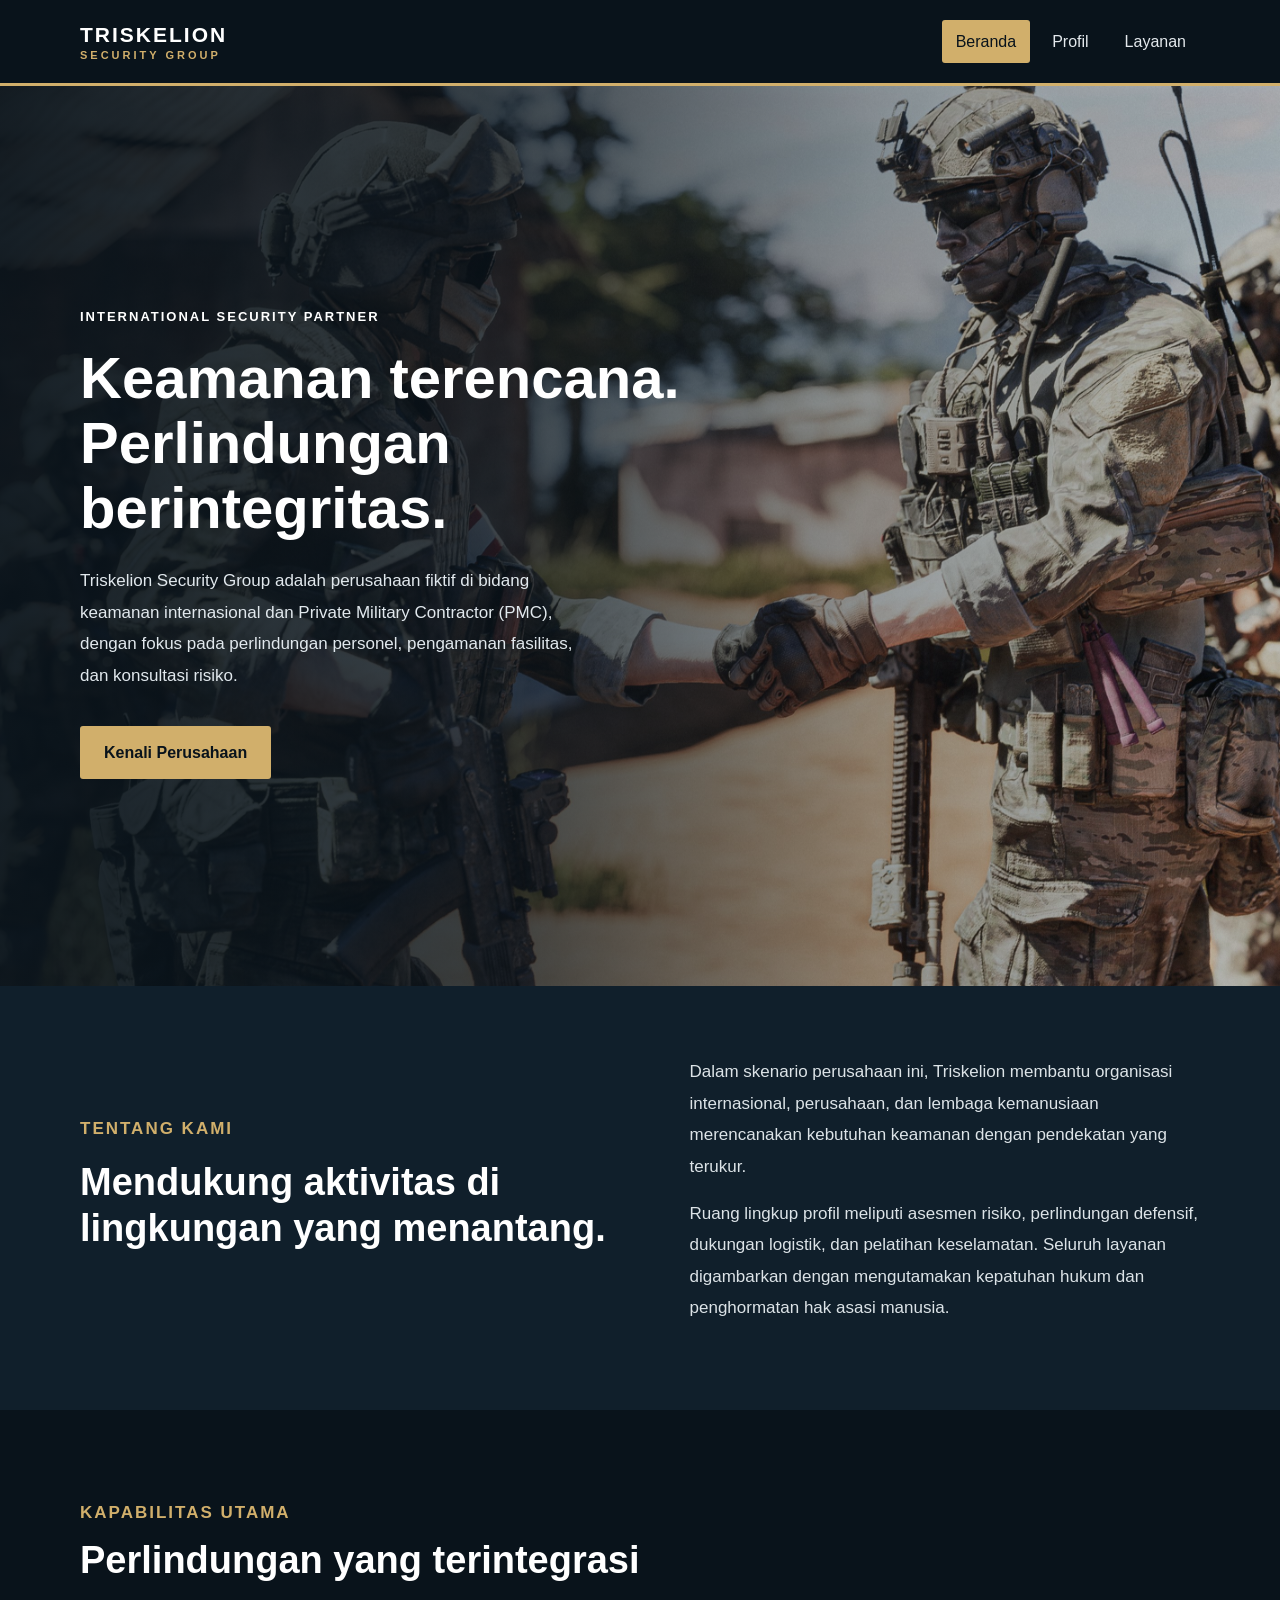
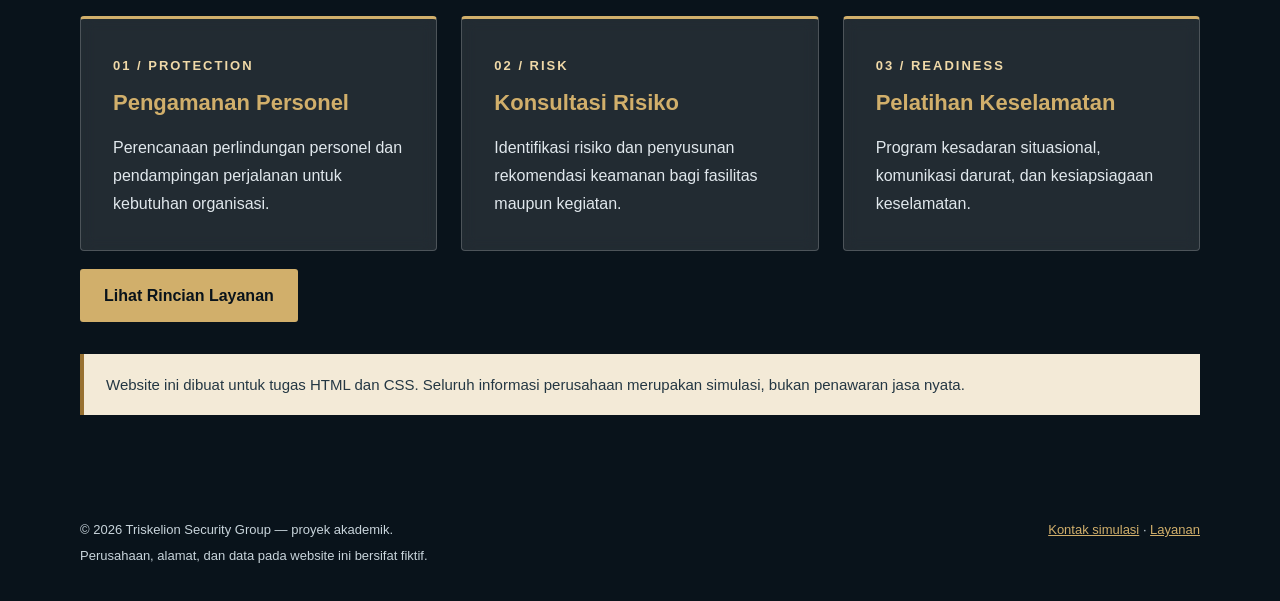
==== index.html @ c5c0767a "Add files via upload" ====
<!DOCTYPE html>
<html lang="id">

<head>
    <meta charset="UTF-8">
    <meta name="viewport" content="width=device-width, initial-scale=1.0">
    <meta
        name="description"
        content="Proyek akademik profil perusahaan fiktif Triskelion Security Group."
    >

    <title>Beranda | Triskelion Security Group</title>

    <link rel="stylesheet" href="style.css">
</head>

<body>

    <!-- Skip Link -->
    <a class="skip-link" href="#konten">
        Lewati ke konten
    </a>

    <!-- Header dan Navigasi -->
    <header class="site-header">
        <div class="container header-inner">

            <a class="brand" href="index.html">
                TRISKELION
                <span>SECURITY GROUP</span>
            </a>

            <nav aria-label="Navigasi utama">
                <a href="index.html" aria-current="page">Beranda</a>
                <a href="profil.html">Profil</a>
                <a href="layanan.html">Layanan</a>
            </nav>

        </div>
    </header>

    <!-- Konten Utama -->
    <main id="konten">

        <!-- Hero Section dengan Slideshow -->
        <section class="hero">

            <div class="hero-slideshow" aria-hidden="true">
                <div class="hero-slide slide-1 active"></div>
                <div class="hero-slide slide-2"></div>
                <div class="hero-slide slide-3"></div>
            </div>

            <div class="hero-overlay"></div>

            <div class="container hero-content">

                <p class="eyebrow">International security partner</p>

                <h1>
                    Keamanan terencana.<br>
                    Perlindungan berintegritas.
                </h1>

                <p class="hero-description">
                    Triskelion Security Group adalah perusahaan
                    fiktif di bidang keamanan internasional dan
                    Private Military Contractor (PMC), dengan
                    fokus pada perlindungan personel, pengamanan
                    fasilitas, dan konsultasi risiko.
                </p>

                <a class="button" href="profil.html">
                    Kenali Perusahaan
                </a>

            </div>

        </section>


        <!-- Tentang Kami -->
        <section class="section about-bg">
            <div class="container split">

                <div>
                    <p class="eyebrow">Tentang kami</p>

                    <h2>
                        Mendukung aktivitas di lingkungan
                        yang menantang.
                    </h2>
                </div>

                <div>
                    <p>
                        Dalam skenario perusahaan ini, Triskelion
                        membantu organisasi internasional,
                        perusahaan, dan lembaga kemanusiaan
                        merencanakan kebutuhan keamanan dengan
                        pendekatan yang terukur.
                    </p>

                    <p>
                        Ruang lingkup profil meliputi asesmen risiko,
                        perlindungan defensif, dukungan logistik,
                        dan pelatihan keselamatan. Seluruh layanan
                        digambarkan dengan mengutamakan kepatuhan
                        hukum dan penghormatan hak asasi manusia.
                    </p>
                </div>

            </div>
        </section>

        <!-- Kapabilitas Utama -->
        <section class="section capabilities-bg">
            <div class="container">

                <p class="eyebrow">Kapabilitas utama</p>

                <h2>Perlindungan yang terintegrasi</h2>

                <div class="cards">

                    <article class="card">
                        <span class="number">01 / PROTECTION</span>
                        <h3>Pengamanan Personel</h3>
                        <p>
                            Perencanaan perlindungan personel dan
                            pendampingan perjalanan untuk kebutuhan
                            organisasi.
                        </p>
                    </article>

                    <article class="card">
                        <span class="number">02 / RISK</span>
                        <h3>Konsultasi Risiko</h3>
                        <p>
                            Identifikasi risiko dan penyusunan
                            rekomendasi keamanan bagi fasilitas
                            maupun kegiatan.
                        </p>
                    </article>

                    <article class="card">
                        <span class="number">03 / READINESS</span>
                        <h3>Pelatihan Keselamatan</h3>
                        <p>
                            Program kesadaran situasional,
                            komunikasi darurat, dan kesiapsiagaan
                            keselamatan.
                        </p>
                    </article>

                </div>

                <a class="button" href="layanan.html">
                    Lihat Rincian Layanan
                </a>

                <aside class="notice">
                    Website ini dibuat untuk tugas HTML dan CSS.
                    Seluruh informasi perusahaan merupakan simulasi,
                    bukan penawaran jasa nyata.
                </aside>

            </div>
        </section>

    </main>

    <!-- Footer -->
    <footer class="site-footer">
        <div class="container footer-inner">

            <div>
                <p>© 2026 Triskelion Security Group — proyek akademik.</p>
                <p>
                    Perusahaan, alamat, dan data pada website
                    ini bersifat fiktif.
                </p>
            </div>

            <p>
                <a href="profil.html#kontak">Kontak simulasi</a>
                ·
                <a href="layanan.html">Layanan</a>
            </p>

        </div>
    </footer>

    <script>
        document.addEventListener("DOMContentLoaded", function () {
            const slides = document.querySelectorAll(".hero-slide");

            if (slides.length <= 1) return;

            const reduceMotion = window.matchMedia(
                "(prefers-reduced-motion: reduce)"
            ).matches;

            if (reduceMotion) return;

            let currentSlide = 0;

            setInterval(function () {
                slides[currentSlide].classList.remove("active");
                currentSlide = (currentSlide + 1) % slides.length;
                slides[currentSlide].classList.add("active");
            }, 6000);
        });
    </script>
</body>
</html>
---- style.css ----
/* =========================================
   1. VARIABEL DAN RESET
========================================= */

:root {
    --navy: #101f2b;
    --dark: #09131b;
    --gold: #d1af6b;
    --paper: #f3f5f6;
    --text: #243743;
}

* {
    box-sizing: border-box;
}

html {
    scroll-behavior: smooth;
}

body {
    margin: 0;
    font-family: Arial, Helvetica, sans-serif;
    color: var(--text);
    line-height: 1.7;
    background: var(--paper);
}

a {
    color: #77551e;
}

img {
    max-width: 100%;
    height: auto;
    display: block;
}

.container {
    width: min(1120px, 90%);
    margin: auto;
}

/* =========================================
   2. SKIP LINK DAN AKSESIBILITAS
========================================= */

.skip-link {
    position: absolute;
    top: -100px;
    left: 10px;
    background: white;
    padding: 12px;
    z-index: 100;
}

.skip-link:focus {
    top: 10px;
}

a:focus-visible {
    outline: 3px solid #2983b5;
    outline-offset: 4px;
}

/* =========================================
   3. HEADER DAN NAVIGASI
========================================= */

.site-header {
    position: relative;
    z-index: 10;
    background: var(--dark);
    color: white;
    border-bottom: 3px solid var(--gold);
}

.header-inner {
    display: flex;
    justify-content: space-between;
    align-items: center;
    gap: 24px;
    padding: 20px 0;
}

.brand {
    color: white;
    text-decoration: none;
    font-size: 21px;
    font-weight: 700;
    letter-spacing: 2px;
    line-height: 1.3;
}

.brand span {
    display: block;
    color: var(--gold);
    font-size: 11px;
    letter-spacing: 3px;
}

nav {
    display: flex;
    flex-wrap: wrap;
    gap: 8px;
}

nav a {
    color: #e4e9ed;
    text-decoration: none;
    padding: 8px 14px;
    border-radius: 3px;
    transition: background 0.2s ease;
}

nav a:hover,
nav a[aria-current="page"] {
    background: var(--gold);
    color: var(--dark);
}

/* =========================================
   4. HERO HALAMAN BERANDA
========================================= */

.hero {
    position: relative;
    display: flex;
    align-items: center;
    min-height: 900px;
    padding: 80px 0;
    overflow: hidden;
    isolation: isolate;
    background: var(--navy);
    color: white;
}

.hero-slideshow {
    position: absolute;
    inset: 0;
    z-index: -2;
}

.hero-slide {
    position: absolute;
    inset: 0;
    background-size: cover;
    background-position: center;
    background-repeat: no-repeat;
    opacity: 0;
    transform: scale(1);
    transition:
        opacity 1.5s ease-in-out,
        transform 7s linear;
}

.hero-slide.slide-1 {
    background-image: url("assets/Triskelion.jpg");
}

.hero-slide.slide-2 {
    background-image: url("assets/Triskelion-2.jpg");
}

.hero-slide.slide-3 {
    background-image: url("assets/Triskelion-3.jpg");
}

.hero-slide.active {
    opacity: 1;
    transform: scale(1.08);
}

.hero-overlay {
    position: absolute;
    inset: 0;
    z-index: -1;
    pointer-events: none;
    background: linear-gradient(
        90deg,
        rgba(9, 19, 27, 0.94) 0%,
        rgba(9, 19, 27, 0.78) 38%,
        rgba(9, 19, 27, 0.40) 68%,
        rgba(9, 19, 27, 0.20) 100%
    );
}

.hero-content {
    position: relative;
    z-index: 1;
    width: min(1120px, 90%);
    margin: 0 auto;
}

.hero h1 {
    max-width: 720px;
    font-size: clamp(36px, 5vw, 58px);
    line-height: 1.12;
    margin: 18px 0 24px;
    color: white;
}

.hero .hero-description {
    max-width: 520px;
    color: #e1e8ed;
    font-size: 17px;
    line-height: 1.85;
}

/* =========================================
   5. JUDUL HALAMAN (Profil/Layanan)
========================================= */

.page-heading {
    padding: 46px 0;
    background: var(--navy);
    color: white;
}

.page-heading h1 {
    font-size: 32px;
    line-height: 1.3;
    margin: 14px 0 20px;
}

.page-heading .eyebrow {
    color: #e4c17e;
}

.page-heading p:last-child {
    max-width: 720px;
    color: #d4dfe6;
}

/* =========================================
   6. HERO PROFIL PERUSAHAAN
========================================= */

.profile-hero {
    position: relative;
    display: flex;
    align-items: center;
    min-height: 600px;
    padding: 80px 0;
    overflow: hidden;
    isolation: isolate;
    background-color: var(--navy);
    background-image:
        linear-gradient(
            90deg,
            rgba(9, 19, 27, 0.96) 0%,
            rgba(9, 19, 27, 0.86) 35%,
            rgba(9, 19, 27, 0.60) 65%,
            rgba(9, 19, 27, 0.30) 100%
        ),
        url("assets/Triskelion\ Profile.jpg");
    background-size: cover;
    background-position: center;
    background-repeat: no-repeat;
    color: white;
}

.profile-overlay {
    position: absolute;
    inset: 0;
    z-index: -1;
    background: linear-gradient(
        0deg,
        rgba(9, 19, 27, 0.40),
        transparent 50%
    );
}

.profile-content {
    position: relative;
    z-index: 1;
    width: min(1120px, 90%);
    margin: 0 auto;
}

.profile-content h2 {
    max-width: 750px;
    color: white;
    font-size: clamp(36px, 5vw, 54px);
    line-height: 1.15;
    margin: 16px 0 28px;
}

.profile-content > p:not(.eyebrow) {
    max-width: 700px;
    color: #e1e8ed;
    font-size: 16px;
    line-height: 1.9;
    margin-bottom: 18px;
}

.profile-vision {
    max-width: 700px;
    margin-top: 30px;
    padding-left: 20px;
    border-left: 3px solid var(--gold);
}

.profile-vision h3 {
    color: var(--gold);
    font-size: 21px;
    margin: 0 0 8px;
}

.profile-vision p {
    color: #e1e8ed;
    margin: 0;
    line-height: 1.8;
}

/* =========================================
   7. TOMBOL
========================================= */

.button {
    display: inline-block;
    background: var(--gold);
    color: var(--dark);
    padding: 13px 24px;
    text-decoration: none;
    font-weight: bold;
    font-size: 16px;
    border-radius: 3px;
    margin-top: 18px;
    transition: background 0.2s ease;
}

.button:hover {
    background: #e3c88f;
}

/* =========================================
   8. BAGIAN UMUM
========================================= */

.section {
    padding: 70px 0;
}

.white {
    background: white;
}

h2 {
    font-size: 32px;
    line-height: 1.3;
    margin-top: 0;
    color: var(--navy);
}

h3 {
    line-height: 1.35;
}

.eyebrow {
    font-size: 13px;
    letter-spacing: 2px;
    text-transform: uppercase;
    font-weight: 700;
    margin-bottom: 10px;
}

.split {
    display: grid;
    grid-template-columns: 1.1fr 1fr;
    gap: 48px;
    align-items: center;
}

.split p {
    margin-top: 0;
    margin-bottom: 16px;
    font-size: 17px;
    line-height: 1.8;
}

/* =========================================
   9. SECTION DENGAN BACKGROUND GAMBAR
   (Tentang Kami & Kapabilitas Utama)
========================================= */

.about-bg,
.capabilities-bg {
    position: relative;
    color: white;
    min-height: 100px;
    display: flex;
    align-items: center;
    background-size: cover;
    background-position: center;
    background-repeat: no-repeat;
    background-attachment: fixed; /*Tambahan Efek Parallax */
}

/* -- Tentang Kami -- */
.about-bg {
    background-color: var(--navy);
    background-image:
         linear-gradient(
            rgba(16, 31, 43, 0.60), 
            rgba(16, 31, 43, 0.60)
        ),
        url("assets/about.jpg");
}

/* -- Kapabilitas Utama -- */
.capabilities-bg {
    background-color: var(--dark);
    background-image:
        linear-gradient(
            rgba(16, 31, 43, 0.60), 
            rgba(16, 31, 43, 0.60)
        ),
        url("assets/Kapabilitas.jpg");
}

/* Warna teks di atas background gelap */
.about-bg h2,
.capabilities-bg h2 {
    color: white;
    font-size: 38px;
    line-height: 1.2;
}

.about-bg .eyebrow,
.capabilities-bg .eyebrow {
    color: var(--gold);
}

.about-bg p,
.capabilities-bg p {
    color: #dce3e7;
    font-size: 17px;
    line-height: 1.85;
}

/* =========================================
   10. KARTU KAPABILITAS
========================================= */

.cards {
    display: grid;
    grid-template-columns: repeat(3, minmax(0, 1fr));
    gap: 24px;
    margin-top: 32px;
}

.card {
    padding: 32px;
    background: white;
    border: 1px solid #dde3e6;
    border-top: 3px solid var(--gold);
    border-radius: 4px;
}

.card h3 {
    margin-top: 10px;
    margin-bottom: 12px;
    font-size: 22px;
}

.card p {
    margin-bottom: 0;
    font-size: 16px;
    line-height: 1.75;
}

.number {
    font-size: 13px;
    color: #77551e;
    font-weight: bold;
    letter-spacing: 2px;
}

/* Kartu transparan (glass) khusus di area Kapabilitas */
.capabilities-bg .card {
    background: rgba(255, 255, 255, 0.10);
    backdrop-filter: blur(8px);
    -webkit-backdrop-filter: blur(8px);
    border: 1px solid rgba(255, 255, 255, 0.20);
    border-top: 3px solid var(--gold);
    color: white;
}

.capabilities-bg .card h3 {
    color: var(--gold);
}

.capabilities-bg .card p {
    color: #e1e8ed;
}

.capabilities-bg .card .number {
    color: #f0d9a8;
}

/* =========================================
   11. PEMBERITAHUAN
========================================= */

.notice {
    background: #f3ead7;
    border-left: 4px solid #987131;
    padding: 18px 22px;
    margin-top: 32px;
    font-size: 15px;
    color: var(--text);
}

/* =========================================
   12. TABEL INFORMASI PERUSAHAAN
========================================= */

.table-wrap {
    overflow-x: auto;
    border: 1px solid #d4dde2;
    background: white;
}

table {
    width: 100%;
    border-collapse: collapse;
    min-width: 640px;
}

caption {
    text-align: left;
    padding: 18px;
    font-weight: bold;
    color: var(--navy);
}

th,
td {
    padding: 16px;
    text-align: left;
    border-bottom: 1px solid #dce3e7;
}

thead {
    background: var(--navy);
    color: white;
}

tbody tr:nth-child(even) {
    background: #f2f5f7;
}

/* =========================================
   13. MISI, NILAI, DAN KONTAK
========================================= */

figure {
    margin: 0;
}

figcaption {
    font-size: 13px;
    margin-top: 10px;
    color: #536773;
}

.values {
    padding-left: 22px;
}

.values li {
    margin-bottom: 10px;
}

.contact-box {
    padding: 30px;
    background: white;
    border: 1px solid #dce3e7;
}

address {
    font-style: normal;
}

/* =========================================
   14. KARTU KHUSUS HALAMAN LAYANAN
========================================= */

#daftar-layanan .cards {
    grid-template-columns: repeat(3, minmax(0, 1fr));
    align-items: stretch;
}

#daftar-layanan .service-card {
    display: flex;
    flex-direction: column;
    min-width: 0;
    padding: 0;
    overflow: hidden;
    background: white;
    border: 1px solid #dde3e6;
    border-radius: 6px;
    box-shadow: 0 5px 16px #101f2b0d;
    transition: transform 0.2s, box-shadow 0.2s;
}

#daftar-layanan .service-card:hover {
    transform: translateY(-5px);
    box-shadow: 0 12px 24px #101f2b1f;
}

#daftar-layanan .service-image {
    display: block;
    flex-shrink: 0;
    width: 100%;
    height: auto;
    aspect-ratio: 3 / 2;
    object-fit: cover;
    border-bottom: 3px solid var(--gold);
}

#daftar-layanan .service-content {
    display: flex;
    flex: 1;
    flex-direction: column;
    padding: 25px;
}

#daftar-layanan .card-number {
    display: block;
    margin-bottom: 12px;
    color: #77551e;
    font-size: 11px;
    font-weight: 700;
    letter-spacing: 1.5px;
}

#daftar-layanan h3 {
    margin: 0 0 14px;
    color: var(--navy);
    font-size: 22px;
}

#daftar-layanan .service-content p {
    margin: 0 0 24px;
    color: #536773;
    font-size: 14px;
}

#daftar-layanan .service-content a {
    display: flex;
    justify-content: space-between;
    gap: 14px;
    margin-top: auto;
    padding-top: 16px;
    border-top: 1px solid #dde3e6;
    text-decoration: none;
    font-size: 13px;
    font-weight: 700;
}

/* =========================================
   15. FOOTER
========================================= */

.site-footer {
    background: var(--dark);
    color: #c8d4db;
    padding: 30px 0;
    font-size: 13px;
}

.site-footer a {
    color: var(--gold);
}

.footer-inner {
    display: flex;
    justify-content: space-between;
    gap: 24px;
}

.site-footer p {
    margin: 4px 0;
}

/* =========================================
   16. RESPONSIVE (TABLET & HP)
========================================= */

@media (max-width: 900px) {
    .about-bg,
    .capabilities-bg {
        min-height: 700px;
    }

    .about-bg h2,
    .capabilities-bg h2 {
        font-size: 32px;
    }
}

@media (max-width: 760px) {

    .header-inner,
    .footer-inner {
        flex-direction: column;
        align-items: flex-start;
    }

    nav {
        width: 100%;
    }

    /* Hero */
    .hero {
        min-height: 600px;
        padding: 60px 0;
        background-position: center;
    }

    .hero-overlay {
        background: linear-gradient(
            90deg,
            rgba(9, 19, 27, 0.92),
            rgba(9, 19, 27, 0.60)
        );
    }

    .hero h1 {
        font-size: clamp(34px, 8vw, 46px);
    }

    .hero .hero-description {
        font-size: 15px;
    }

    /* Profil Hero */
    .profile-hero {
        min-height: 600px;
        padding: 60px 0;
        background-image:
            linear-gradient(
                90deg,
                rgba(9, 19, 27, 0.91),
                rgba(9, 19, 27, 0.72)
            ),
            url("assets/Triskelion.jpg");
        background-position: center;
    }

    .profile-content h2 {
        font-size: clamp(34px, 8vw, 44px);
    }

    .profile-content > p:not(.eyebrow) {
        font-size: 15px;
    }

    /* Section dengan background gambar */
    .about-bg,
    .capabilities-bg {
        min-height: auto;
        padding: 80px 0;
        background-attachment: scroll;
    }

    .about-bg h2,
    .capabilities-bg h2 {
        font-size: 30px;
    }

    .about-bg p,
    .capabilities-bg p {
        font-size: 15px;
    }

    /* Umum */
    .section {
        padding: 50px 0;
    }

    h2 {
        font-size: 26px;
    }

    .split,
    .cards {
        grid-template-columns: 1fr;
        gap: 24px;
    }

    .split p {
        font-size: 16px;
    }

    .card {
        padding: 26px;
    }

    #daftar-layanan .cards {
        grid-template-columns: minmax(0, 1fr);
    }

    .contact-box {
        padding: 22px;
    }
}

/* =========================================
   17. PENGATURAN ANIMASI
========================================= */

@media (prefers-reduced-motion: reduce) {

    html {
        scroll-behavior: auto;
    }

    .hero-slide,
    .hero-slide.active {
        transition: none;
        transform: none;
    }

    .button,
    #daftar-layanan .service-card {
        transition: none;
    }

    #daftar-layanan .service-card:hover {
        transform: none;
    }
}
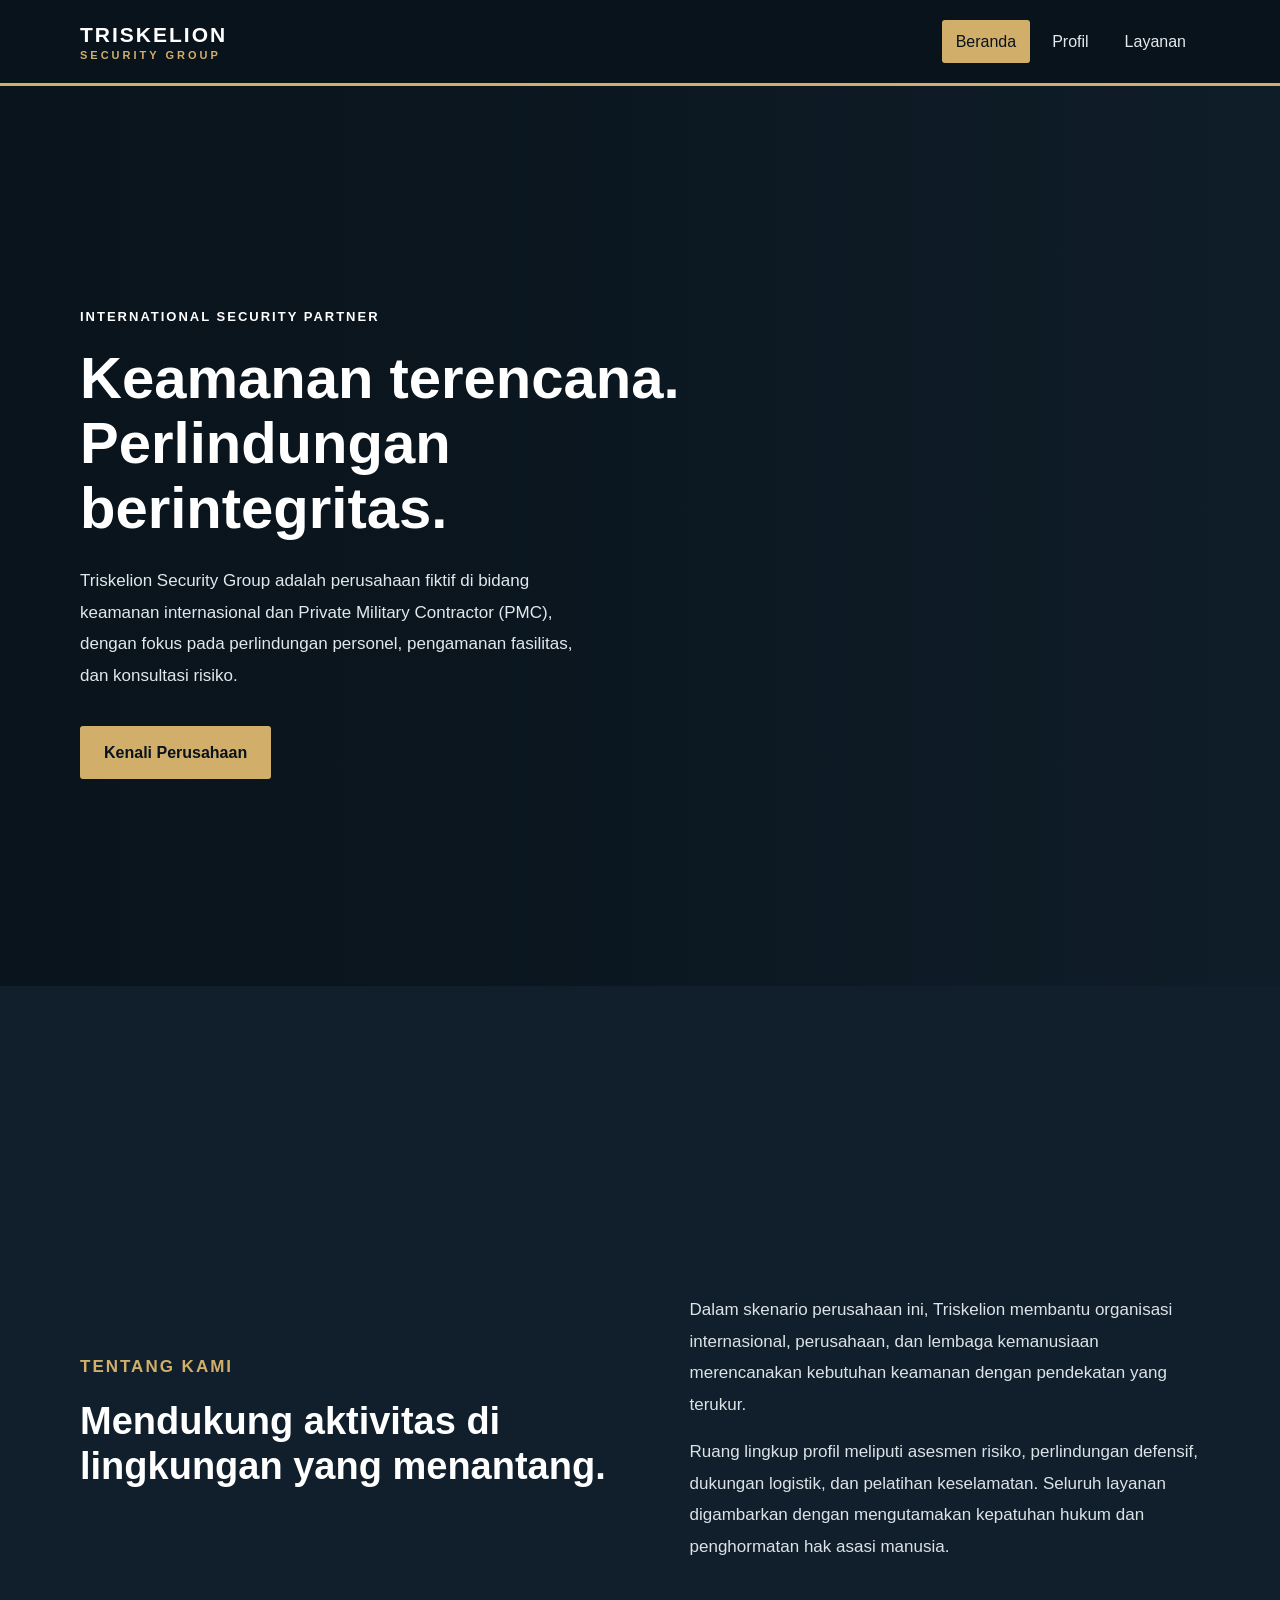
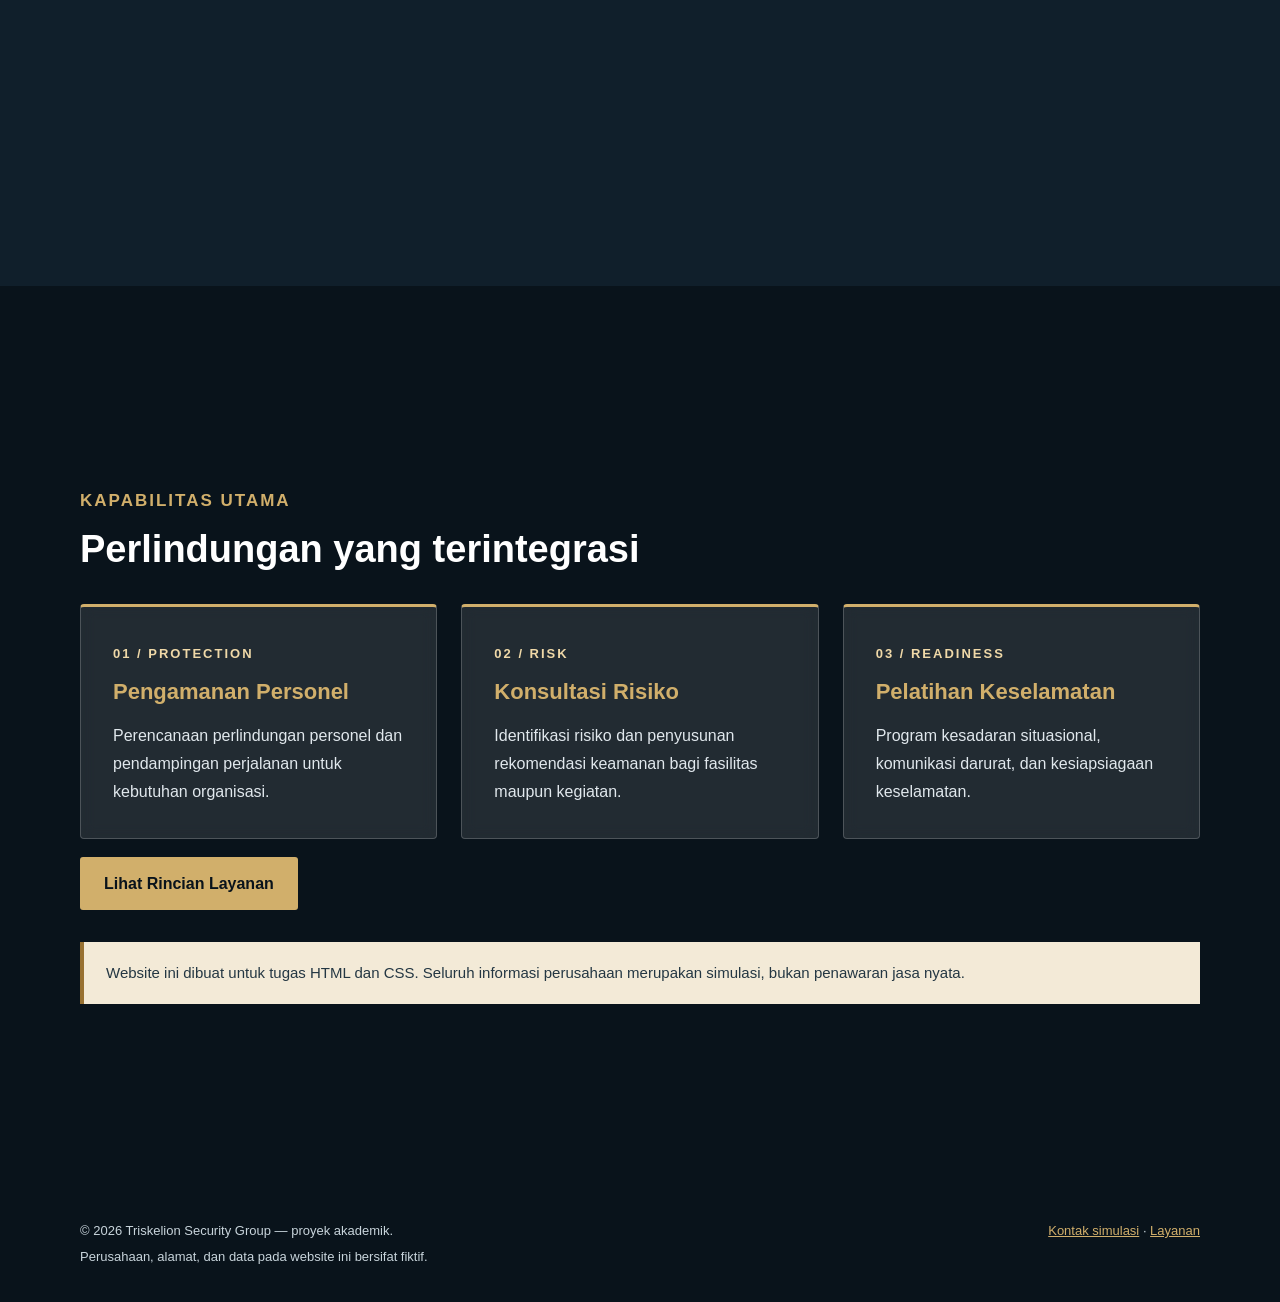
==== commit 7d4b5425: "Update index.html" ====
--- a/index.html
+++ b/index.html
@@ -42,14 +42,17 @@
     <!-- Konten Utama -->
     <main id="konten">
 
-        <!-- Hero Section dengan Slideshow -->
+        <!-- ==============================================
+             SLIDESHOW PARALLAX (Dipindah ke luar .hero)
+             ============================================== -->
+        <div class="hero-slideshow parallax-slideshow" aria-hidden="true">
+            <div class="hero-slide slide-1 active"></div>
+            <div class="hero-slide slide-2"></div>
+            <div class="hero-slide slide-3"></div>
+        </div>
+
+        <!-- Hero Section (Konten saja, tanpa slideshow di dalam) -->
         <section class="hero">
-
-            <div class="hero-slideshow" aria-hidden="true">
-                <div class="hero-slide slide-1 active"></div>
-                <div class="hero-slide slide-2"></div>
-                <div class="hero-slide slide-3"></div>
-            </div>
 
             <div class="hero-overlay"></div>
 
@@ -193,24 +196,75 @@
 
     <script>
         document.addEventListener("DOMContentLoaded", function () {
+            // ==============================================
+            // 1. SLIDESHOW OTOMATIS
+            // ==============================================
             const slides = document.querySelectorAll(".hero-slide");
-
-            if (slides.length <= 1) return;
-
             const reduceMotion = window.matchMedia(
                 "(prefers-reduced-motion: reduce)"
             ).matches;
 
-            if (reduceMotion) return;
-
-            let currentSlide = 0;
-
-            setInterval(function () {
-                slides[currentSlide].classList.remove("active");
-                currentSlide = (currentSlide + 1) % slides.length;
-                slides[currentSlide].classList.add("active");
-            }, 6000);
+            if (slides.length > 1 && !reduceMotion) {
+                let currentSlide = 0;
+
+                setInterval(function () {
+                    slides[currentSlide].classList.remove("active");
+                    currentSlide = (currentSlide + 1) % slides.length;
+                    slides[currentSlide].classList.add("active");
+                }, 6000);
+            }
+
+            // ==============================================
+            // 2. EFEK PARALLAX SAAT SCROLL
+            // ==============================================
+            const parallaxSlideshow = document.querySelector(".parallax-slideshow");
+            const heroSection = document.querySelector(".hero");
+
+            // Jika reduced motion, matikan parallax
+            if (reduceMotion || !parallaxSlideshow || !heroSection) return;
+
+            let ticking = false;
+
+            function updateParallax() {
+                // Ambil posisi scroll saat ini
+                const scrollY = window.scrollY || window.pageYOffset;
+
+                // Ambil tinggi hero (agar slideshow hilang setelah hero lewat)
+                const heroHeight = heroSection.offsetHeight;
+
+                // Hanya jalankan parallax selama hero masih terlihat
+                if (scrollY <= heroHeight) {
+                    // Faktor parallax: 0.4 = gambar bergerak 40% kecepatan scroll
+                    // (semakin kecil, semakin lambat gambar bergerak)
+                    const parallaxSpeed = 0.4;
+                    const translateY = scrollY * parallaxSpeed;
+
+                    // Terapkan transform ke slideshow
+                    parallaxSlideshow.style.transform =
+                        `translate3d(0, ${translateY}px, 0)`;
+
+                    // Opsional: fade out slideshow saat scroll mendekati akhir hero
+                    const opacity = 1 - (scrollY / heroHeight) * 0.5;
+                    parallaxSlideshow.style.opacity = Math.max(opacity, 0);
+                } else {
+                    // Setelah hero lewat, hentikan parallax & sembunyikan
+                    parallaxSlideshow.style.transform = "translate3d(0, 0, 0)";
+                    parallaxSlideshow.style.opacity = "0";
+                }
+
+                ticking = false;
+            }
+
+            window.addEventListener("scroll", function () {
+                if (!ticking) {
+                    window.requestAnimationFrame(updateParallax);
+                    ticking = true;
+                }
+            }, { passive: true });
+
+            // Jalankan sekali saat halaman dimuat
+            updateParallax();
         });
     </script>
 </body>
-</html>+</html>
--- a/style.css
+++ b/style.css
@@ -388,7 +388,7 @@
 .capabilities-bg {
     position: relative;
     color: white;
-    min-height: 100px;
+    min-height: 900px;
     display: flex;
     align-items: center;
     background-size: cover;
@@ -717,7 +717,7 @@
     .hero {
         min-height: 600px;
         padding: 60px 0;
-        background-position: center;
+        background-position: right;
     }
 
     .hero-overlay {
@@ -832,4 +832,4 @@
     #daftar-layanan .service-card:hover {
         transform: none;
     }
-}+}
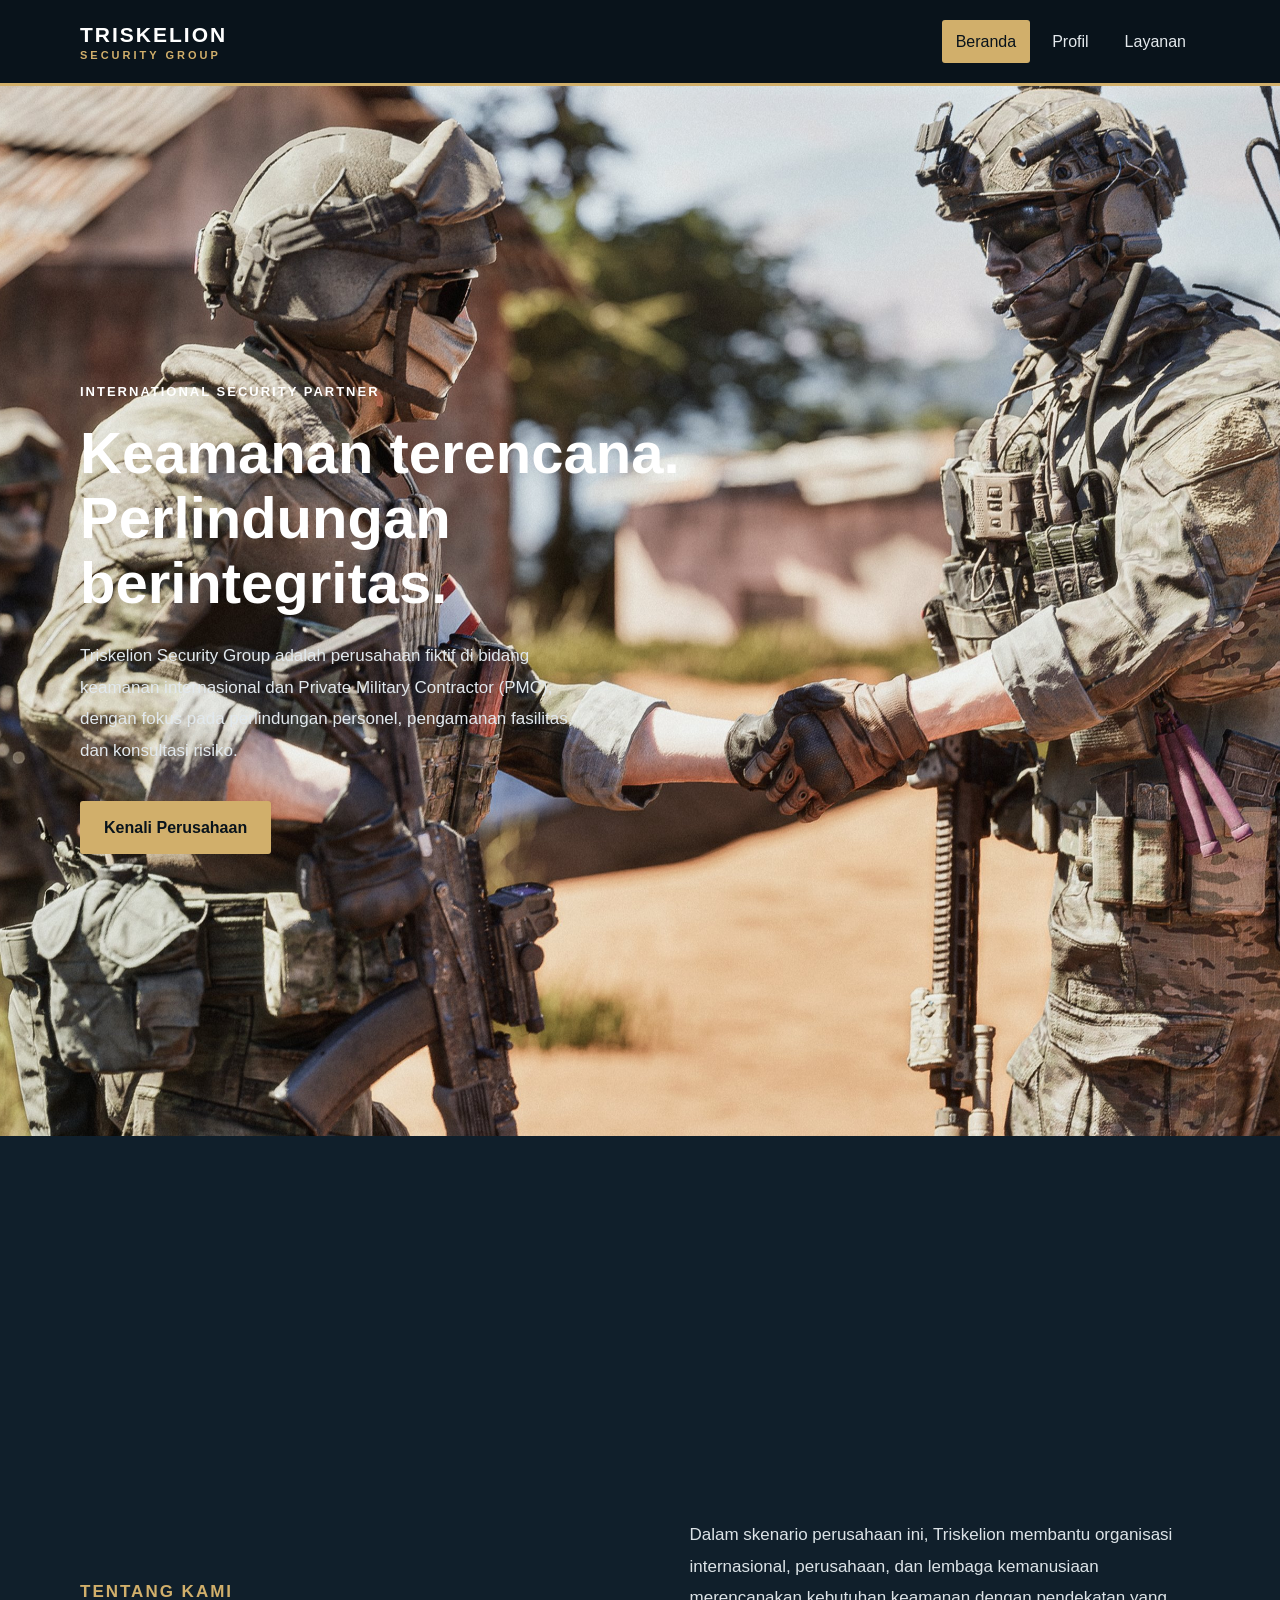
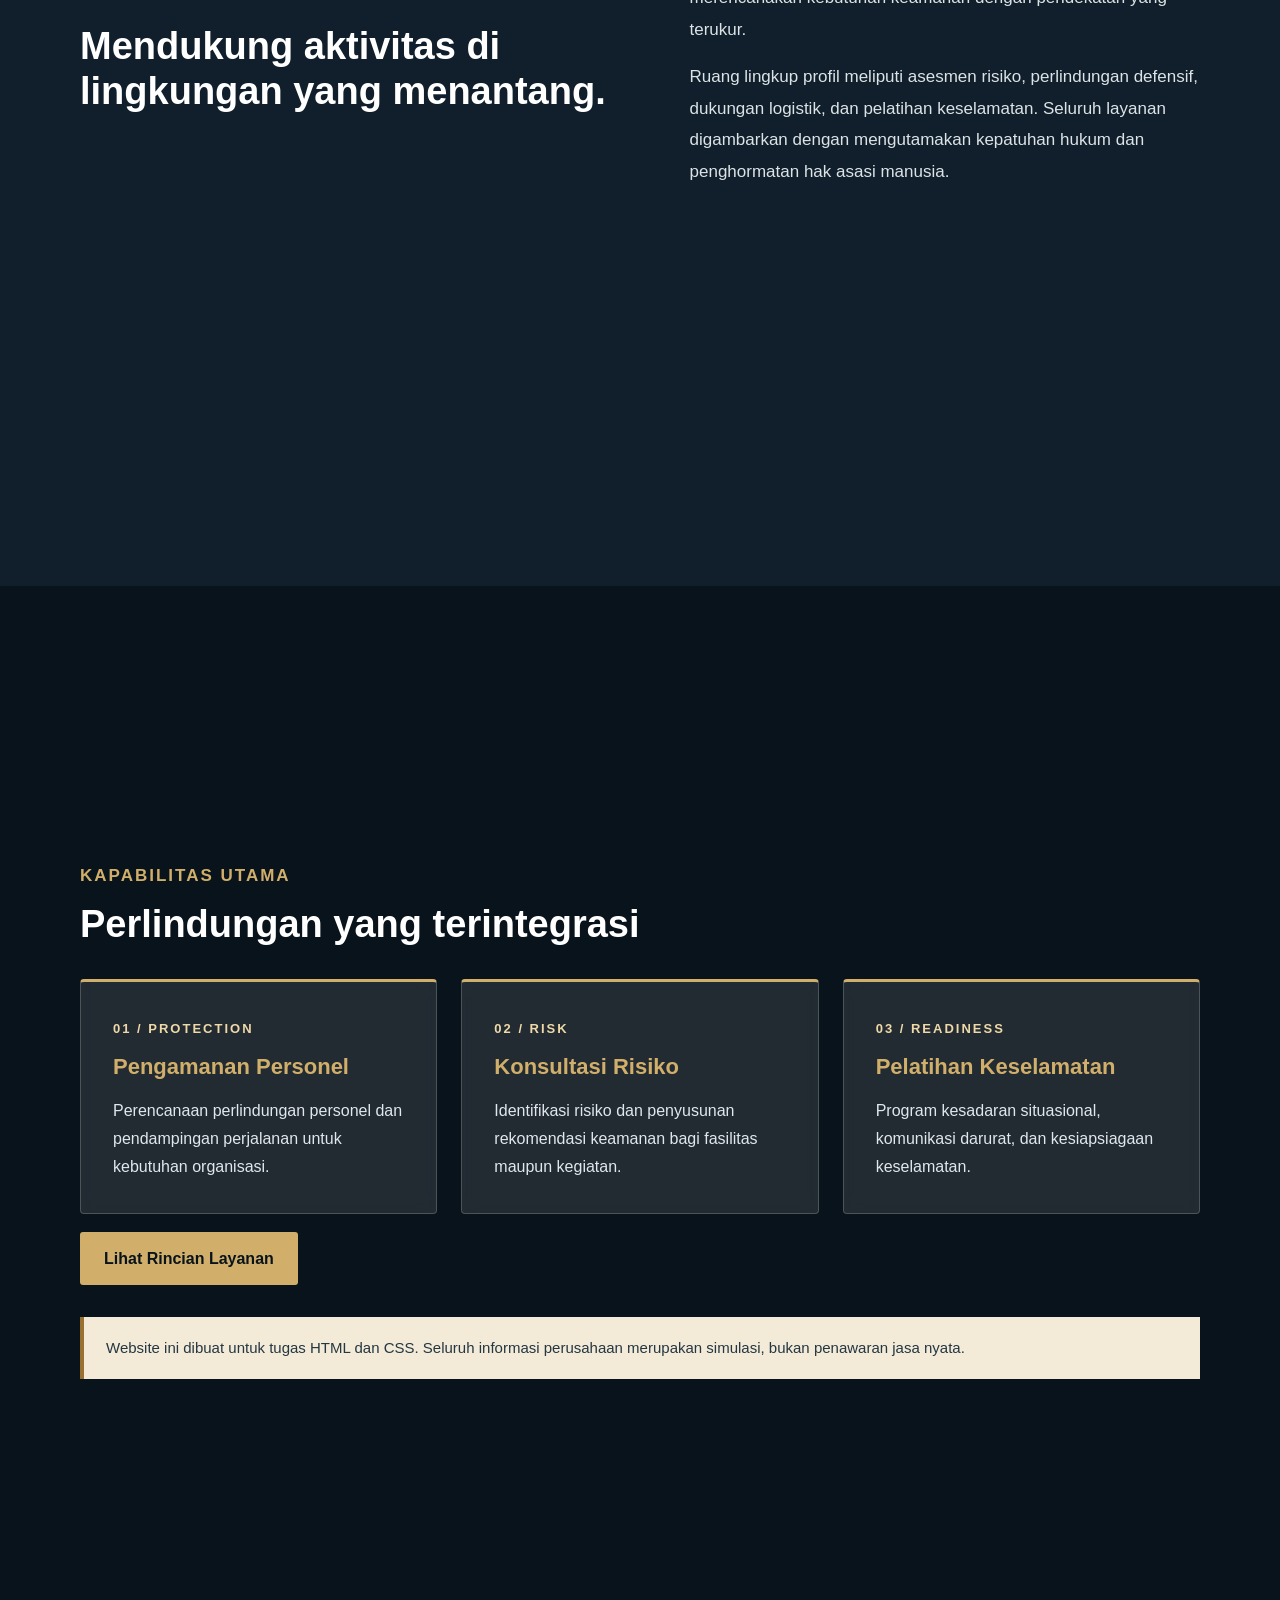
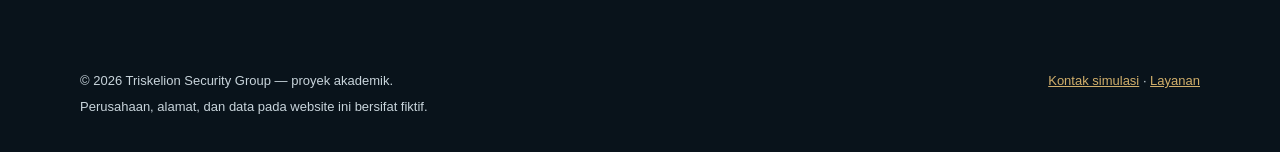
==== commit 700aceb2: "Update index.html" ====
--- a/index.html
+++ b/index.html
@@ -42,17 +42,14 @@
     <!-- Konten Utama -->
     <main id="konten">
 
-        <!-- ==============================================
-             SLIDESHOW PARALLAX (Dipindah ke luar .hero)
-             ============================================== -->
-        <div class="hero-slideshow parallax-slideshow" aria-hidden="true">
-            <div class="hero-slide slide-1 active"></div>
-            <div class="hero-slide slide-2"></div>
-            <div class="hero-slide slide-3"></div>
-        </div>
-
-        <!-- Hero Section (Konten saja, tanpa slideshow di dalam) -->
+        <!-- Hero Section dengan Slideshow -->
         <section class="hero">
+
+            <div class="hero-slideshow" aria-hidden="true">
+                <div class="hero-slide slide-1 active"></div>
+                <div class="hero-slide slide-2"></div>
+                <div class="hero-slide slide-3"></div>
+            </div>
 
             <div class="hero-overlay"></div>
 
@@ -196,74 +193,23 @@
 
     <script>
         document.addEventListener("DOMContentLoaded", function () {
-            // ==============================================
-            // 1. SLIDESHOW OTOMATIS
-            // ==============================================
             const slides = document.querySelectorAll(".hero-slide");
+
+            if (slides.length <= 1) return;
+
             const reduceMotion = window.matchMedia(
                 "(prefers-reduced-motion: reduce)"
             ).matches;
 
-            if (slides.length > 1 && !reduceMotion) {
-                let currentSlide = 0;
-
-                setInterval(function () {
-                    slides[currentSlide].classList.remove("active");
-                    currentSlide = (currentSlide + 1) % slides.length;
-                    slides[currentSlide].classList.add("active");
-                }, 6000);
-            }
-
-            // ==============================================
-            // 2. EFEK PARALLAX SAAT SCROLL
-            // ==============================================
-            const parallaxSlideshow = document.querySelector(".parallax-slideshow");
-            const heroSection = document.querySelector(".hero");
-
-            // Jika reduced motion, matikan parallax
-            if (reduceMotion || !parallaxSlideshow || !heroSection) return;
-
-            let ticking = false;
-
-            function updateParallax() {
-                // Ambil posisi scroll saat ini
-                const scrollY = window.scrollY || window.pageYOffset;
-
-                // Ambil tinggi hero (agar slideshow hilang setelah hero lewat)
-                const heroHeight = heroSection.offsetHeight;
-
-                // Hanya jalankan parallax selama hero masih terlihat
-                if (scrollY <= heroHeight) {
-                    // Faktor parallax: 0.4 = gambar bergerak 40% kecepatan scroll
-                    // (semakin kecil, semakin lambat gambar bergerak)
-                    const parallaxSpeed = 0.4;
-                    const translateY = scrollY * parallaxSpeed;
-
-                    // Terapkan transform ke slideshow
-                    parallaxSlideshow.style.transform =
-                        `translate3d(0, ${translateY}px, 0)`;
-
-                    // Opsional: fade out slideshow saat scroll mendekati akhir hero
-                    const opacity = 1 - (scrollY / heroHeight) * 0.5;
-                    parallaxSlideshow.style.opacity = Math.max(opacity, 0);
-                } else {
-                    // Setelah hero lewat, hentikan parallax & sembunyikan
-                    parallaxSlideshow.style.transform = "translate3d(0, 0, 0)";
-                    parallaxSlideshow.style.opacity = "0";
-                }
-
-                ticking = false;
-            }
-
-            window.addEventListener("scroll", function () {
-                if (!ticking) {
-                    window.requestAnimationFrame(updateParallax);
-                    ticking = true;
-                }
-            }, { passive: true });
-
-            // Jalankan sekali saat halaman dimuat
-            updateParallax();
+            if (reduceMotion) return;
+
+            let currentSlide = 0;
+
+            setInterval(function () {
+                slides[currentSlide].classList.remove("active");
+                currentSlide = (currentSlide + 1) % slides.length;
+                slides[currentSlide].classList.add("active");
+            }, 6000);
         });
     </script>
 </body>
--- a/style.css
+++ b/style.css
@@ -123,24 +123,31 @@
    4. HERO HALAMAN BERANDA
 ========================================= */
 
+/* Slideshow dipindah keluar hero, diposisikan fixed di belakang */
+.parallax-slideshow {
+    position: fixed;
+    inset: 0;
+    z-index: -2;
+    pointer-events: none;
+    will-change: transform, opacity;
+    transition: opacity 0.3s ease-out;
+    overflow: hidden;
+}
+
+/* Hero sekarang hanya berisi konten & overlay */
 .hero {
     position: relative;
     display: flex;
     align-items: center;
-    min-height: 900px;
+    min-height: 1050px;
     padding: 80px 0;
     overflow: hidden;
     isolation: isolate;
-    background: var(--navy);
-    color: white;
-}
-
-.hero-slideshow {
-    position: absolute;
-    inset: 0;
-    z-index: -2;
-}
-
+    background: transparent; /* background pindah ke slideshow */
+    color: white;
+}
+
+/* Setiap slide */
 .hero-slide {
     position: absolute;
     inset: 0;
@@ -171,6 +178,7 @@
     transform: scale(1.08);
 }
 
+/* Overlay gelap tetap di dalam hero */
 .hero-overlay {
     position: absolute;
     inset: 0;
@@ -207,6 +215,43 @@
     line-height: 1.85;
 }
 
+/* =========================================
+   RESPONSIVE — Nonaktifkan parallax di HP
+   (Parallax dengan JS sering berat di mobile)
+========================================= */
+
+@media (max-width: 760px) {
+    .parallax-slideshow {
+        /* Kembalikan ke posisi absolut agar tidak berat di mobile */
+        position: absolute;
+        top: 0;
+        left: 0;
+        right: 0;
+        height: 600px; /* setinggi hero mobile */
+    }
+
+    .hero {
+        min-height: 600px;
+        padding: 60px 0;
+        background-position: center;
+    }
+
+    .hero-overlay {
+        background: linear-gradient(
+            90deg,
+            rgba(9, 19, 27, 0.92),
+            rgba(9, 19, 27, 0.60)
+        );
+    }
+
+    .hero h1 {
+        font-size: clamp(34px, 8vw, 46px);
+    }
+
+    .hero .hero-description {
+        font-size: 15px;
+    }
+}
 /* =========================================
    5. JUDUL HALAMAN (Profil/Layanan)
 ========================================= */
@@ -388,7 +433,7 @@
 .capabilities-bg {
     position: relative;
     color: white;
-    min-height: 900px;
+    min-height: 1050px;
     display: flex;
     align-items: center;
     background-size: cover;
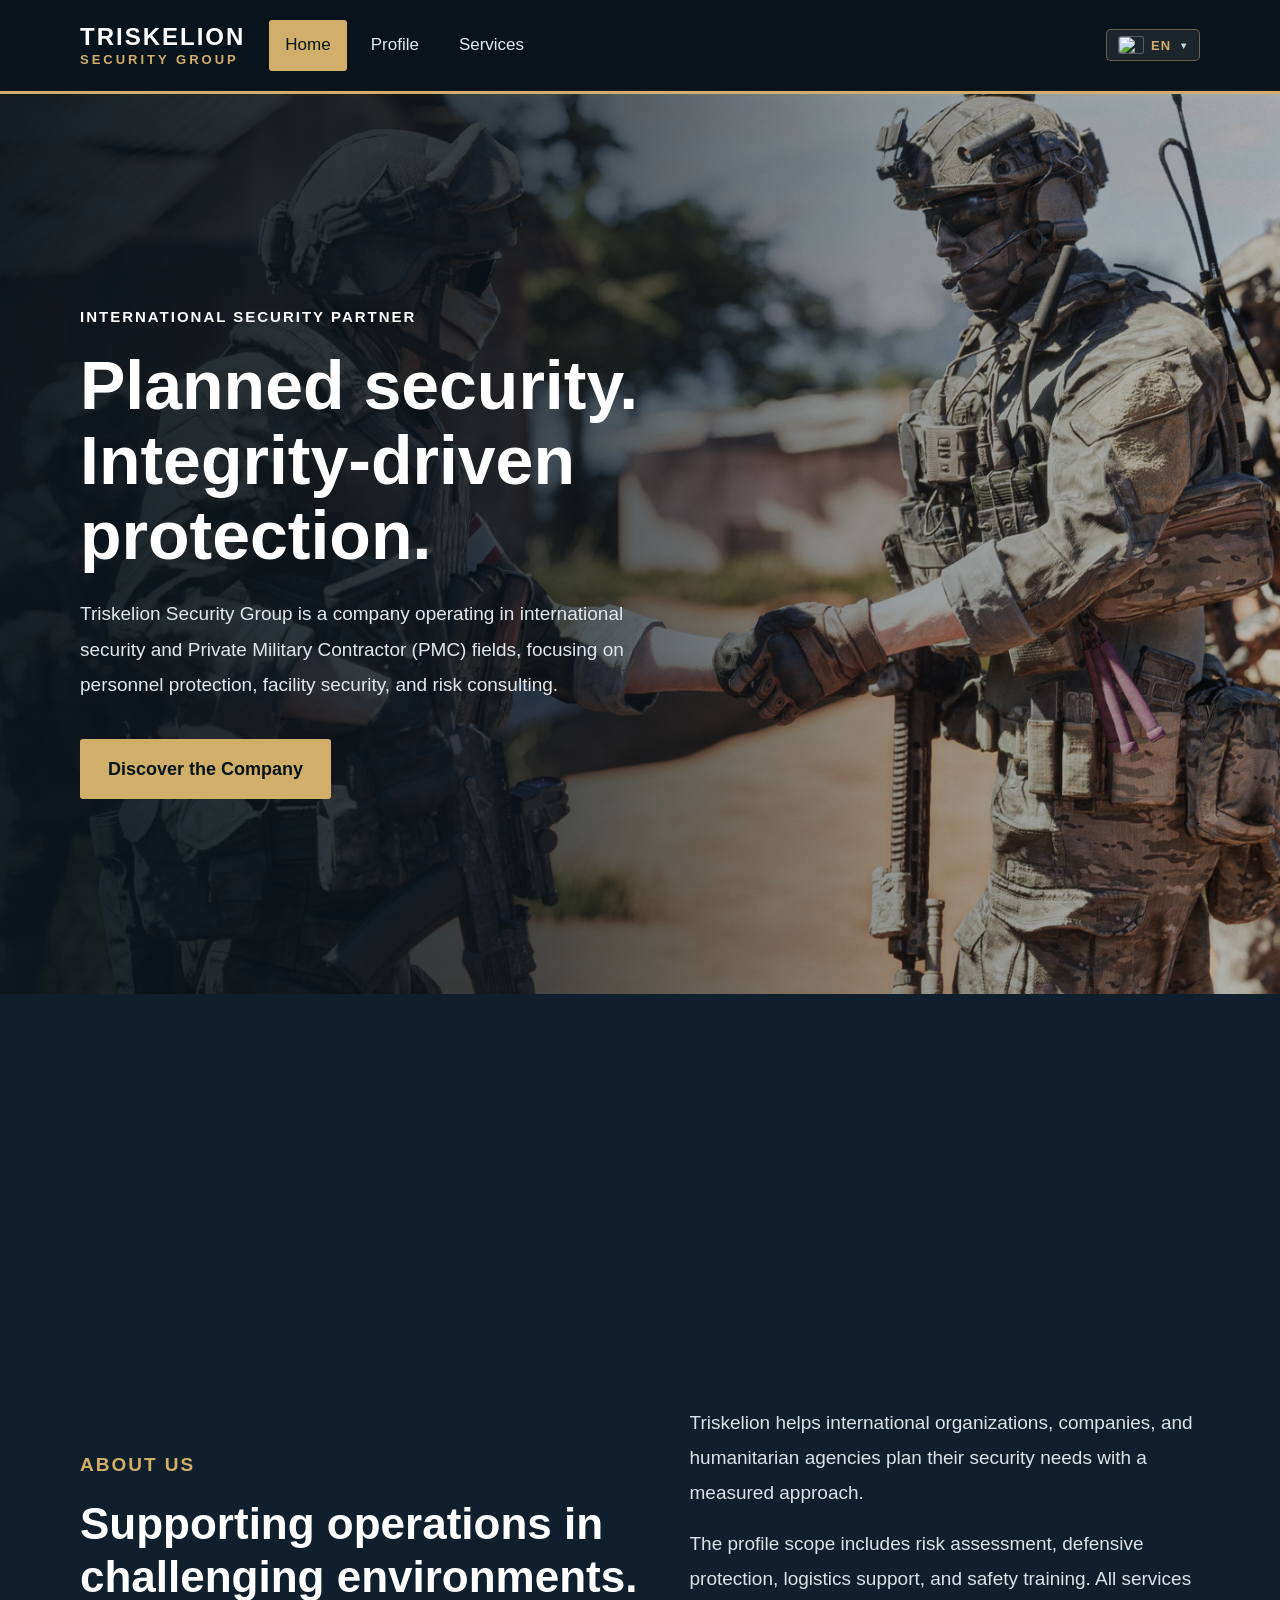
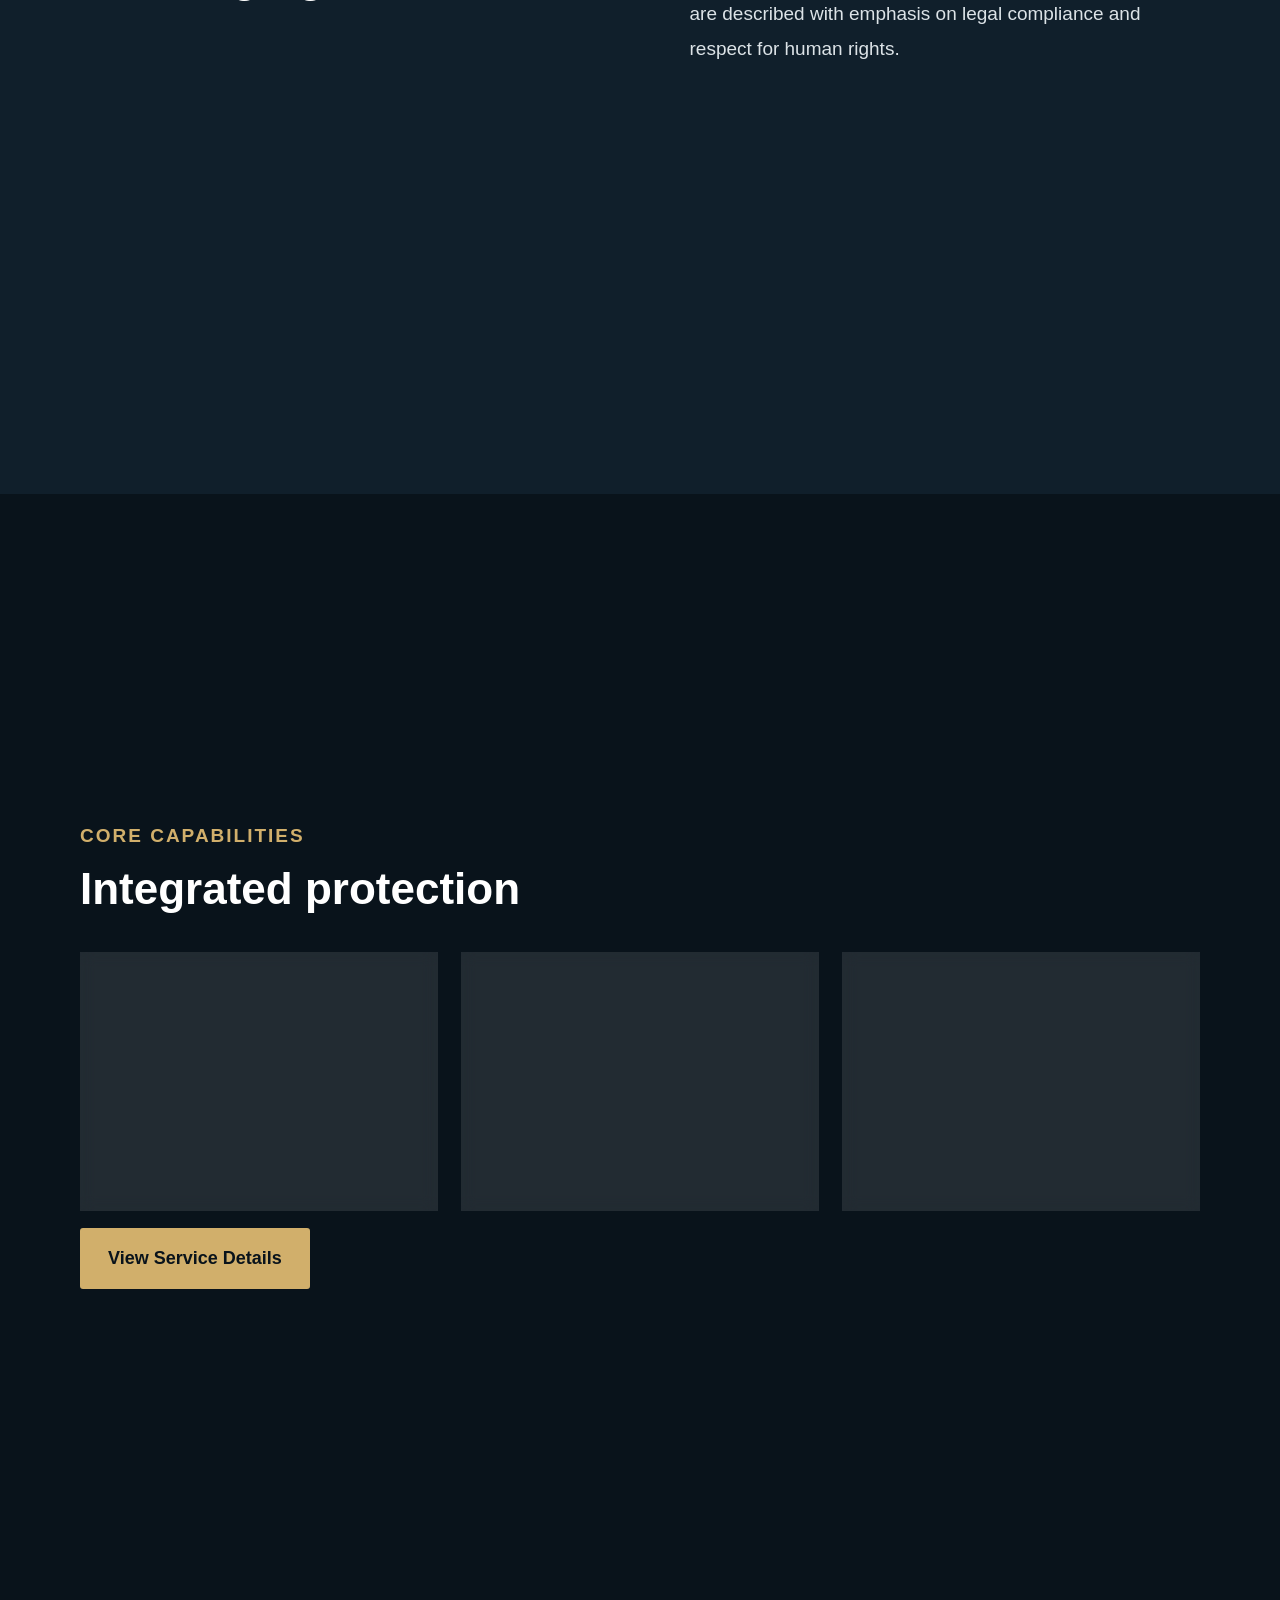
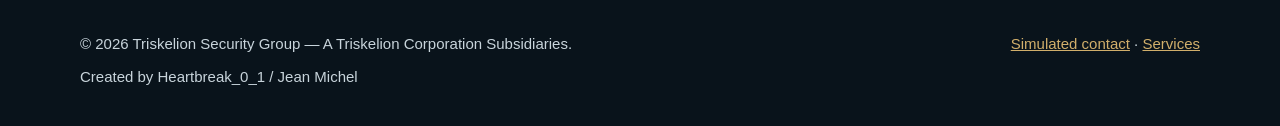
==== commit 42ae64a6: "Add files via upload" ====
--- a/index.html
+++ b/index.html
@@ -12,12 +12,14 @@
     <title>Beranda | Triskelion Security Group</title>
 
     <link rel="stylesheet" href="style.css">
+    <link rel="stylesheet" href="lang-styles.css">
+    <script src="lang.js" defer></script>
 </head>
 
 <body>
 
     <!-- Skip Link -->
-    <a class="skip-link" href="#konten">
+    <a class="skip-link" href="#konten" data-i18n="nav.skip">
         Lewati ke konten
     </a>
 
@@ -30,11 +32,26 @@
                 <span>SECURITY GROUP</span>
             </a>
 
-            <nav aria-label="Navigasi utama">
-                <a href="index.html" aria-current="page">Beranda</a>
-                <a href="profil.html">Profil</a>
-                <a href="layanan.html">Layanan</a>
+            <nav aria-label="Navigasi utama" data-i18n-aria="nav.aria">
+                <a href="index.html" aria-current="page" data-i18n="nav.home">Beranda</a>
+                <a href="profil.html" data-i18n="nav.profile">Profil</a>
+                <a href="layanan.html" data-i18n="nav.services">Layanan</a>
             </nav>
+
+            <div class="lang-dropdown" id="lang-dropdown">
+    <button type="button" class="lang-trigger" id="lang-trigger"
+            aria-haspopup="listbox" aria-expanded="false"
+            aria-label="Pilih Bahasa">
+        <img class="lang-current-flag" id="lang-current-flag"
+             src="https://flagcdn.com/w40/id.png" alt="Indonesia"
+             width="24" height="16">
+        <span class="lang-current-label" id="lang-current-label">ID</span>
+        <span class="lang-caret" aria-hidden="true">▾</span>
+    </button>
+
+    <div class="lang-menu" id="lang-menu" role="listbox"
+         aria-label="Pilih Bahasa" hidden></div>
+</div>
 
         </div>
     </header>
@@ -55,22 +72,22 @@
 
             <div class="container hero-content">
 
-                <p class="eyebrow">International security partner</p>
+                <p class="eyebrow" data-i18n="hero.eyebrow">Mitra keamanan internasional</p>
 
                 <h1>
-                    Keamanan terencana.<br>
-                    Perlindungan berintegritas.
+                    <span data-i18n="hero.title1">Keamanan terencana.</span><br>
+                    <span data-i18n="hero.title2">Perlindungan berintegritas.</span>
                 </h1>
 
-                <p class="hero-description">
+                <p class="hero-description" data-i18n="hero.desc">
                     Triskelion Security Group adalah perusahaan
-                    fiktif di bidang keamanan internasional dan
+                    yang bergerak di bidang keamanan internasional dan
                     Private Military Contractor (PMC), dengan
                     fokus pada perlindungan personel, pengamanan
                     fasilitas, dan konsultasi risiko.
                 </p>
 
-                <a class="button" href="profil.html">
+                <a class="button" href="profil.html" data-i18n="hero.cta">
                     Kenali Perusahaan
                 </a>
 
@@ -84,24 +101,23 @@
             <div class="container split">
 
                 <div>
-                    <p class="eyebrow">Tentang kami</p>
-
-                    <h2>
+                    <p class="eyebrow" data-i18n="about.eyebrow">Tentang kami</p>
+
+                    <h2 data-i18n="about.title">
                         Mendukung aktivitas di lingkungan
                         yang menantang.
                     </h2>
                 </div>
 
                 <div>
-                    <p>
-                        Dalam skenario perusahaan ini, Triskelion
-                        membantu organisasi internasional,
+                    <p data-i18n="about.p1">
+                        Triskelion membantu organisasi internasional,
                         perusahaan, dan lembaga kemanusiaan
                         merencanakan kebutuhan keamanan dengan
                         pendekatan yang terukur.
                     </p>
 
-                    <p>
+                    <p data-i18n="about.p2">
                         Ruang lingkup profil meliputi asesmen risiko,
                         perlindungan defensif, dukungan logistik,
                         dan pelatihan keselamatan. Seluruh layanan
@@ -117,16 +133,16 @@
         <section class="section capabilities-bg">
             <div class="container">
 
-                <p class="eyebrow">Kapabilitas utama</p>
-
-                <h2>Perlindungan yang terintegrasi</h2>
+                <p class="eyebrow" data-i18n="cap.eyebrow">Kapabilitas utama</p>
+
+                <h2 data-i18n="cap.title">Perlindungan yang terintegrasi</h2>
 
                 <div class="cards">
 
                     <article class="card">
-                        <span class="number">01 / PROTECTION</span>
-                        <h3>Pengamanan Personel</h3>
-                        <p>
+                        <span class="number" data-i18n="cap.card1.num">01 / PERLINDUNGAN</span>
+                        <h3 data-i18n="cap.card1.title">Pengamanan Personel</h3>
+                        <p data-i18n="cap.card1.desc">
                             Perencanaan perlindungan personel dan
                             pendampingan perjalanan untuk kebutuhan
                             organisasi.
@@ -134,9 +150,9 @@
                     </article>
 
                     <article class="card">
-                        <span class="number">02 / RISK</span>
-                        <h3>Konsultasi Risiko</h3>
-                        <p>
+                        <span class="number" data-i18n="cap.card2.num">02 / RISIKO</span>
+                        <h3 data-i18n="cap.card2.title">Konsultasi Risiko</h3>
+                        <p data-i18n="cap.card2.desc">
                             Identifikasi risiko dan penyusunan
                             rekomendasi keamanan bagi fasilitas
                             maupun kegiatan.
@@ -144,9 +160,9 @@
                     </article>
 
                     <article class="card">
-                        <span class="number">03 / READINESS</span>
-                        <h3>Pelatihan Keselamatan</h3>
-                        <p>
+                        <span class="number" data-i18n="cap.card3.num">03 / KESIAPSIAGAAN</span>
+                        <h3 data-i18n="cap.card3.title">Pelatihan Keselamatan</h3>
+                        <p data-i18n="cap.card3.desc">
                             Program kesadaran situasional,
                             komunikasi darurat, dan kesiapsiagaan
                             keselamatan.
@@ -155,15 +171,10 @@
 
                 </div>
 
-                <a class="button" href="layanan.html">
+                <a class="button" href="layanan.html" data-i18n="cap.cta">
                     Lihat Rincian Layanan
                 </a>
 
-                <aside class="notice">
-                    Website ini dibuat untuk tugas HTML dan CSS.
-                    Seluruh informasi perusahaan merupakan simulasi,
-                    bukan penawaran jasa nyata.
-                </aside>
 
             </div>
         </section>
@@ -175,17 +186,16 @@
         <div class="container footer-inner">
 
             <div>
-                <p>© 2026 Triskelion Security Group — proyek akademik.</p>
-                <p>
-                    Perusahaan, alamat, dan data pada website
-                    ini bersifat fiktif.
+                <p data-i18n="footer.copy">© 2026 Triskelion Security Group — A Triskelion Corporation Subsidiaries.</p>
+                <p data-i18n="footer.credit">
+                    Created by Heartbreak_0_1 / Jean Michel
                 </p>
             </div>
 
             <p>
-                <a href="profil.html#kontak">Kontak simulasi</a>
+                <a href="profil.html#kontak" data-i18n="footer.contact">Kontak simulasi</a>
                 ·
-                <a href="layanan.html">Layanan</a>
+                <a href="layanan.html" data-i18n="footer.services">Layanan</a>
             </p>
 
         </div>
@@ -213,4 +223,4 @@
         });
     </script>
 </body>
-</html>
+</html>
--- a/style.css
+++ b/style.css
@@ -22,7 +22,9 @@
     margin: 0;
     font-family: Arial, Helvetica, sans-serif;
     color: var(--text);
-    line-height: 1.7;
+    /* Font dasar diperbesar dari 1.7 menjadi 1.8 */
+    font-size: 18px;
+    line-height: 1.8;
     background: var(--paper);
 }
 
@@ -69,7 +71,7 @@
 
 .site-header {
     position: relative;
-    z-index: 10;
+    z-index: 100;
     background: var(--dark);
     color: white;
     border-bottom: 3px solid var(--gold);
@@ -81,12 +83,13 @@
     align-items: center;
     gap: 24px;
     padding: 20px 0;
+    flex-wrap: wrap;
 }
 
 .brand {
     color: white;
     text-decoration: none;
-    font-size: 21px;
+    font-size: 24px; /* Diperbesar */
     font-weight: 700;
     letter-spacing: 2px;
     line-height: 1.3;
@@ -95,7 +98,7 @@
 .brand span {
     display: block;
     color: var(--gold);
-    font-size: 11px;
+    font-size: 13px; /* Diperbesar */
     letter-spacing: 3px;
 }
 
@@ -108,7 +111,8 @@
 nav a {
     color: #e4e9ed;
     text-decoration: none;
-    padding: 8px 14px;
+    padding: 10px 16px; /* Padding ditambah */
+    font-size: 17px; /* Diperbesar */
     border-radius: 3px;
     transition: background 0.2s ease;
 }
@@ -120,34 +124,27 @@
 }
 
 /* =========================================
-   4. HERO HALAMAN BERANDA
-========================================= */
-
-/* Slideshow dipindah keluar hero, diposisikan fixed di belakang */
-.parallax-slideshow {
-    position: fixed;
-    inset: 0;
-    z-index: -2;
-    pointer-events: none;
-    will-change: transform, opacity;
-    transition: opacity 0.3s ease-out;
-    overflow: hidden;
-}
-
-/* Hero sekarang hanya berisi konten & overlay */
+   4. HERO HALAMAN BERANDA (SLIDESHOW)
+========================================= */
+
 .hero {
     position: relative;
     display: flex;
     align-items: center;
-    min-height: 1050px;
+    min-height: 900px;
     padding: 80px 0;
     overflow: hidden;
     isolation: isolate;
-    background: transparent; /* background pindah ke slideshow */
-    color: white;
-}
-
-/* Setiap slide */
+    background: var(--navy);
+    color: white;
+}
+
+.hero-slideshow {
+    position: absolute;
+    inset: 0;
+    z-index: -2;
+}
+
 .hero-slide {
     position: absolute;
     inset: 0;
@@ -156,41 +153,24 @@
     background-repeat: no-repeat;
     opacity: 0;
     transform: scale(1);
-    transition:
-        opacity 1.5s ease-in-out,
-        transform 7s linear;
-}
-
-.hero-slide.slide-1 {
-    background-image: url("assets/Triskelion.jpg");
-}
-
-.hero-slide.slide-2 {
-    background-image: url("assets/Triskelion-2.jpg");
-}
-
-.hero-slide.slide-3 {
-    background-image: url("assets/Triskelion-3.jpg");
-}
+    transition: opacity 1.5s ease-in-out, transform 7s linear;
+}
+
+.hero-slide.slide-1 { background-image: url("./assets/Triskelion.jpg"); }
+.hero-slide.slide-2 { background-image: url("./assets/Triskelion-2.jpg"); }
+.hero-slide.slide-3 { background-image: url("./assets/Triskelion-3.jpg"); }
 
 .hero-slide.active {
     opacity: 1;
     transform: scale(1.08);
 }
 
-/* Overlay gelap tetap di dalam hero */
 .hero-overlay {
     position: absolute;
     inset: 0;
     z-index: -1;
     pointer-events: none;
-    background: linear-gradient(
-        90deg,
-        rgba(9, 19, 27, 0.94) 0%,
-        rgba(9, 19, 27, 0.78) 38%,
-        rgba(9, 19, 27, 0.40) 68%,
-        rgba(9, 19, 27, 0.20) 100%
-    );
+    background: linear-gradient(90deg, rgba(9, 19, 27, 0.94) 0%, rgba(9, 19, 27, 0.78) 38%, rgba(9, 19, 27, 0.40) 68%, rgba(9, 19, 27, 0.20) 100%);
 }
 
 .hero-content {
@@ -201,119 +181,131 @@
 }
 
 .hero h1 {
-    max-width: 720px;
-    font-size: clamp(36px, 5vw, 58px);
-    line-height: 1.12;
+    max-width: 800px;
+    font-size: clamp(40px, 6vw, 68px); /* Diperbesar */
+    line-height: 1.1;
     margin: 18px 0 24px;
     color: white;
 }
 
 .hero .hero-description {
-    max-width: 520px;
+    max-width: 580px;
     color: #e1e8ed;
-    font-size: 17px;
+    font-size: 19px; /* Diperbesar */
     line-height: 1.85;
 }
 
 /* =========================================
-   RESPONSIVE — Nonaktifkan parallax di HP
-   (Parallax dengan JS sering berat di mobile)
-========================================= */
-
-@media (max-width: 760px) {
-    .parallax-slideshow {
-        /* Kembalikan ke posisi absolut agar tidak berat di mobile */
-        position: absolute;
-        top: 0;
-        left: 0;
-        right: 0;
-        height: 600px; /* setinggi hero mobile */
-    }
-
-    .hero {
-        min-height: 600px;
-        padding: 60px 0;
-        background-position: center;
-    }
-
-    .hero-overlay {
-        background: linear-gradient(
-            90deg,
-            rgba(9, 19, 27, 0.92),
-            rgba(9, 19, 27, 0.60)
-        );
-    }
-
-    .hero h1 {
-        font-size: clamp(34px, 8vw, 46px);
-    }
-
-    .hero .hero-description {
-        font-size: 15px;
-    }
-}
-/* =========================================
-   5. JUDUL HALAMAN (Profil/Layanan)
-========================================= */
-
-.page-heading {
-    padding: 46px 0;
-    background: var(--navy);
-    color: white;
-}
-
-.page-heading h1 {
-    font-size: 32px;
-    line-height: 1.3;
-    margin: 14px 0 20px;
-}
-
-.page-heading .eyebrow {
-    color: #e4c17e;
-}
-
-.page-heading p:last-child {
-    max-width: 720px;
-    color: #d4dfe6;
-}
-
-/* =========================================
-   6. HERO PROFIL PERUSAHAAN
-========================================= */
-
-.profile-hero {
+   5. JUDUL HALAMAN - PROFIL (Terpisah)
+========================================= */
+
+.page-heading-profil {
     position: relative;
-    display: flex;
-    align-items: center;
-    min-height: 600px;
-    padding: 80px 0;
-    overflow: hidden;
+    min-height: 1100px;
+    padding: 120px 0;
+    color: white;
     isolation: isolate;
     background-color: var(--navy);
     background-image:
-        linear-gradient(
-            90deg,
-            rgba(9, 19, 27, 0.96) 0%,
-            rgba(9, 19, 27, 0.86) 35%,
-            rgba(9, 19, 27, 0.60) 65%,
-            rgba(9, 19, 27, 0.30) 100%
-        ),
-        url("assets/Triskelion\ Profile.jpg");
+        linear-gradient(90deg, rgba(9, 19, 27, 0.70) 0%, rgba(9, 19, 27, 0.55) 50%, rgba(9, 19, 27, 0.40) 100%),
+        url("./assets/profil.jpg"); 
+    background-size: cover;
+    background-position: bottom;
+    background-repeat: no-repeat;
+    background-attachment: fixed;
+}
+
+.page-heading-profil h1 {
+    font-size: 52px; /* Diperbesar */
+    line-height: 1.2;
+    margin: 14px 0 24px;
+    color: white;
+}
+
+.page-heading-profil .eyebrow {
+    color: var(--gold);
+    font-size: 15px;
+}
+
+.page-heading-profil p:last-child,
+.page-heading-profil p.desc-2 {
+    max-width: 800px;
+    color: #d4dfe6;
+    font-size: 20px; /* Diperbesar */
+    line-height: 1.8;
+    margin-bottom: 14px;
+}
+
+/* =========================================
+   6. JUDUL HALAMAN - LAYANAN (Terpisah)
+========================================= */
+
+.page-heading-layanan {
+    position: relative;
+    min-height: 1100px;
+    padding: 120px 0;
+    color: white;
+    isolation: isolate;
+    background-color: var(--navy);
+    background-image:
+        linear-gradient(90deg, rgba(9, 19, 27, 0.70) 0%, rgba(9, 19, 27, 0.55) 50%, rgba(9, 19, 27, 0.40) 100%),
+        url("./assets/layanan-judul.jpg"); 
     background-size: cover;
     background-position: center;
     background-repeat: no-repeat;
-    color: white;
+    background-attachment: fixed;
+}
+
+.page-heading-layanan h1 {
+    font-size: 52px; /* Diperbesar */
+    line-height: 1.2;
+    margin: 14px 0 24px;
+    color: white;
+}
+
+.page-heading-layanan .eyebrow {
+    color: var(--gold);
+    font-size: 15px;
+}
+
+.page-heading-layanan p:last-child,
+.page-heading-layanan p.desc-2 {
+    max-width: 800px;
+    color: #d4dfe6;
+    font-size: 20px; /* Diperbesar */
+    line-height: 1.8;
+    margin-bottom: 14px;
+}
+
+/* =========================================
+   7. HERO PROFIL PERUSAHAAN (Parallax)
+========================================= */
+
+.profile-hero {
+    position: relative;
+    display: flex;
+    align-items: center;
+    min-height: 1100px;
+    padding: 100px 0;
+    overflow: hidden;
+    isolation: isolate;
+    color: white;
+    background-color: var(--navy);
+    background-image:
+        linear-gradient(90deg, rgba(9, 19, 27, 0.70) 0%, rgba(9, 19, 27, 0.55) 50%, rgba(9, 19, 27, 0.40) 100%),
+        url("./assets/profil-about.jpg");
+    background-size: cover;
+    background-position: center;
+    background-repeat: no-repeat;
+    background-attachment: fixed;
 }
 
 .profile-overlay {
     position: absolute;
     inset: 0;
     z-index: -1;
-    background: linear-gradient(
-        0deg,
-        rgba(9, 19, 27, 0.40),
-        transparent 50%
-    );
+    pointer-events: none;
+    background: linear-gradient(0deg, rgba(9, 19, 27, 0.50), transparent 50%);
 }
 
 .profile-content {
@@ -324,23 +316,23 @@
 }
 
 .profile-content h2 {
-    max-width: 750px;
-    color: white;
-    font-size: clamp(36px, 5vw, 54px);
+    max-width: 800px;
+    color: white;
+    font-size: clamp(40px, 6vw, 60px); /* Diperbesar */
     line-height: 1.15;
     margin: 16px 0 28px;
 }
 
 .profile-content > p:not(.eyebrow) {
-    max-width: 700px;
+    max-width: 800px;
     color: #e1e8ed;
-    font-size: 16px;
+    font-size: 19px; /* Diperbesar */
     line-height: 1.9;
     margin-bottom: 18px;
 }
 
 .profile-vision {
-    max-width: 700px;
+    max-width: 800px;
     margin-top: 30px;
     padding-left: 20px;
     border-left: 3px solid var(--gold);
@@ -348,28 +340,29 @@
 
 .profile-vision h3 {
     color: var(--gold);
-    font-size: 21px;
+    font-size: 26px; /* Diperbesar */
     margin: 0 0 8px;
 }
 
 .profile-vision p {
     color: #e1e8ed;
     margin: 0;
+    font-size: 19px; /* Diperbesar */
     line-height: 1.8;
 }
 
 /* =========================================
-   7. TOMBOL
+   8. TOMBOL
 ========================================= */
 
 .button {
     display: inline-block;
     background: var(--gold);
     color: var(--dark);
-    padding: 13px 24px;
+    padding: 14px 28px;
     text-decoration: none;
     font-weight: bold;
-    font-size: 16px;
+    font-size: 18px; /* Diperbesar */
     border-radius: 3px;
     margin-top: 18px;
     transition: background 0.2s ease;
@@ -380,7 +373,7 @@
 }
 
 /* =========================================
-   8. BAGIAN UMUM
+   9. BAGIAN UMUM
 ========================================= */
 
 .section {
@@ -392,18 +385,19 @@
 }
 
 h2 {
-    font-size: 32px;
+    font-size: 38px; /* Diperbesar */
     line-height: 1.3;
     margin-top: 0;
     color: var(--navy);
 }
 
 h3 {
+    font-size: 26px; /* Diperbesar */
     line-height: 1.35;
 }
 
 .eyebrow {
-    font-size: 13px;
+    font-size: 15px; /* Diperbesar */
     letter-spacing: 2px;
     text-transform: uppercase;
     font-weight: 700;
@@ -420,55 +414,45 @@
 .split p {
     margin-top: 0;
     margin-bottom: 16px;
-    font-size: 17px;
+    font-size: 19px; /* Diperbesar */
     line-height: 1.8;
 }
 
 /* =========================================
-   9. SECTION DENGAN BACKGROUND GAMBAR
-   (Tentang Kami & Kapabilitas Utama)
+   10. SECTION BACKGROUND GAMBAR (Beranda)
 ========================================= */
 
 .about-bg,
 .capabilities-bg {
     position: relative;
     color: white;
-    min-height: 1050px;
+    min-height: 1100px;
     display: flex;
     align-items: center;
     background-size: cover;
     background-position: center;
     background-repeat: no-repeat;
-    background-attachment: fixed; /*Tambahan Efek Parallax */
-}
-
-/* -- Tentang Kami -- */
+    background-attachment: fixed;
+}
+
 .about-bg {
     background-color: var(--navy);
     background-image:
-         linear-gradient(
-            rgba(16, 31, 43, 0.60), 
-            rgba(16, 31, 43, 0.60)
-        ),
-        url("assets/about.jpg");
-}
-
-/* -- Kapabilitas Utama -- */
+        linear-gradient(rgba(16, 31, 43, 0.60), rgba(16, 31, 43, 0.60)),
+        url("./assets/about.jpg");
+}
+
 .capabilities-bg {
     background-color: var(--dark);
     background-image:
-        linear-gradient(
-            rgba(16, 31, 43, 0.60), 
-            rgba(16, 31, 43, 0.60)
-        ),
-        url("assets/Kapabilitas.jpg");
-}
-
-/* Warna teks di atas background gelap */
+        linear-gradient(rgba(16, 31, 43, 0.60), rgba(16, 31, 43, 0.60)),
+        url("./assets/Kapabilitas.jpg");
+}
+
 .about-bg h2,
 .capabilities-bg h2 {
     color: white;
-    font-size: 38px;
+    font-size: 44px; /* Diperbesar */
     line-height: 1.2;
 }
 
@@ -480,12 +464,12 @@
 .about-bg p,
 .capabilities-bg p {
     color: #dce3e7;
-    font-size: 17px;
+    font-size: 19px; /* Diperbesar */
     line-height: 1.85;
 }
 
 /* =========================================
-   10. KARTU KAPABILITAS
+   11. KARTU KAPABILITAS (Beranda)
 ========================================= */
 
 .cards {
@@ -506,23 +490,22 @@
 .card h3 {
     margin-top: 10px;
     margin-bottom: 12px;
-    font-size: 22px;
+    font-size: 26px; /* Diperbesar */
 }
 
 .card p {
     margin-bottom: 0;
-    font-size: 16px;
+    font-size: 18px; /* Diperbesar */
     line-height: 1.75;
 }
 
 .number {
-    font-size: 13px;
+    font-size: 15px; /* Diperbesar */
     color: #77551e;
     font-weight: bold;
     letter-spacing: 2px;
 }
 
-/* Kartu transparan (glass) khusus di area Kapabilitas */
 .capabilities-bg .card {
     background: rgba(255, 255, 255, 0.10);
     backdrop-filter: blur(8px);
@@ -532,20 +515,12 @@
     color: white;
 }
 
-.capabilities-bg .card h3 {
-    color: var(--gold);
-}
-
-.capabilities-bg .card p {
-    color: #e1e8ed;
-}
-
-.capabilities-bg .card .number {
-    color: #f0d9a8;
-}
-
-/* =========================================
-   11. PEMBERITAHUAN
+.capabilities-bg .card h3 { color: var(--gold); }
+.capabilities-bg .card p { color: #e1e8ed; }
+.capabilities-bg .card .number { color: #f0d9a8; }
+
+/* =========================================
+   12. PEMBERITAHUAN & TABEL
 ========================================= */
 
 .notice {
@@ -553,13 +528,9 @@
     border-left: 4px solid #987131;
     padding: 18px 22px;
     margin-top: 32px;
-    font-size: 15px;
+    font-size: 17px; /* Diperbesar */
     color: var(--text);
 }
-
-/* =========================================
-   12. TABEL INFORMASI PERUSAHAAN
-========================================= */
 
 .table-wrap {
     overflow-x: auto;
@@ -577,13 +548,14 @@
     text-align: left;
     padding: 18px;
     font-weight: bold;
+    font-size: 20px; /* Diperbesar */
     color: var(--navy);
 }
 
-th,
-td {
-    padding: 16px;
+th, td {
+    padding: 18px; /* Diperbesar padding */
     text-align: left;
+    font-size: 18px; /* Diperbesar */
     border-bottom: 1px solid #dce3e7;
 }
 
@@ -600,23 +572,16 @@
    13. MISI, NILAI, DAN KONTAK
 ========================================= */
 
-figure {
-    margin: 0;
-}
+figure { margin: 0; }
 
 figcaption {
-    font-size: 13px;
+    font-size: 15px;
     margin-top: 10px;
     color: #536773;
 }
 
-.values {
-    padding-left: 22px;
-}
-
-.values li {
-    margin-bottom: 10px;
-}
+.values { padding-left: 22px; }
+.values li { margin-bottom: 12px; font-size: 19px; }
 
 .contact-box {
     padding: 30px;
@@ -624,9 +589,7 @@
     border: 1px solid #dce3e7;
 }
 
-address {
-    font-style: normal;
-}
+address { font-style: normal; font-size: 18px; }
 
 /* =========================================
    14. KARTU KHUSUS HALAMAN LAYANAN
@@ -669,28 +632,28 @@
     display: flex;
     flex: 1;
     flex-direction: column;
-    padding: 25px;
+    padding: 28px;
 }
 
 #daftar-layanan .card-number {
     display: block;
     margin-bottom: 12px;
     color: #77551e;
-    font-size: 11px;
+    font-size: 13px; /* Diperbesar */
     font-weight: 700;
     letter-spacing: 1.5px;
 }
 
 #daftar-layanan h3 {
-    margin: 0 0 14px;
+    margin: 0 0 16px;
     color: var(--navy);
-    font-size: 22px;
+    font-size: 24px; /* Diperbesar */
 }
 
 #daftar-layanan .service-content p {
     margin: 0 0 24px;
     color: #536773;
-    font-size: 14px;
+    font-size: 17px; /* Diperbesar */
 }
 
 #daftar-layanan .service-content a {
@@ -701,24 +664,57 @@
     padding-top: 16px;
     border-top: 1px solid #dde3e6;
     text-decoration: none;
-    font-size: 13px;
+    font-size: 15px; /* Diperbesar */
     font-weight: 700;
 }
 
 /* =========================================
-   15. FOOTER
+   15. BACKGROUND LAYANAN (PARALLAX)
+========================================= */
+
+.layanan-bg {
+    position: relative;
+    color: white;
+    min-height: 1100px;
+    display: flex;
+    align-items: center;
+    background-color: var(--navy);
+    background-image:
+        linear-gradient(90deg, rgba(9, 19, 27, 0.70) 0%, rgba(9, 19, 27, 0.55) 50%, rgba(9, 19, 27, 0.40) 100%),
+        url("./assets/layanan-bg.jpg"); 
+    background-size: cover;
+    background-position: center;
+    background-repeat: no-repeat;
+    background-attachment: fixed;
+}
+
+.layanan-bg h2,
+.layanan-bg h2 + p {
+    color: white;
+}
+
+.layanan-bg .eyebrow {
+    color: var(--gold);
+}
+
+.layanan-bg .service-card {
+    background: rgba(255, 255, 255, 0.95);
+    backdrop-filter: blur(5px);
+    -webkit-backdrop-filter: blur(5px);
+}
+
+/* =========================================
+   16. FOOTER
 ========================================= */
 
 .site-footer {
     background: var(--dark);
     color: #c8d4db;
     padding: 30px 0;
-    font-size: 13px;
-}
-
-.site-footer a {
-    color: var(--gold);
-}
+    font-size: 15px; /* Diperbesar */
+}
+
+.site-footer a { color: var(--gold); }
 
 .footer-inner {
     display: flex;
@@ -726,155 +722,193 @@
     gap: 24px;
 }
 
-.site-footer p {
-    margin: 4px 0;
-}
-
-/* =========================================
-   16. RESPONSIVE (TABLET & HP)
+.site-footer p { margin: 6px 0; }
+
+/* =========================================
+   17. RESPONSIVE (TABLET & HP)
 ========================================= */
 
 @media (max-width: 900px) {
-    .about-bg,
-    .capabilities-bg {
-        min-height: 700px;
-    }
-
-    .about-bg h2,
-    .capabilities-bg h2 {
-        font-size: 32px;
-    }
+    .about-bg, .capabilities-bg { min-height: 700px; }
+    .about-bg h2, .capabilities-bg h2 { font-size: 34px; }
 }
 
 @media (max-width: 760px) {
-
-    .header-inner,
-    .footer-inner {
-        flex-direction: column;
-        align-items: flex-start;
-    }
-
-    nav {
-        width: 100%;
-    }
-
-    /* Hero */
+    .header-inner, .footer-inner { flex-direction: column; align-items: flex-start; }
+    nav { width: 100%; }
+
     .hero {
         min-height: 600px;
         padding: 60px 0;
-        background-position: right;
-    }
-
-    .hero-overlay {
-        background: linear-gradient(
-            90deg,
-            rgba(9, 19, 27, 0.92),
-            rgba(9, 19, 27, 0.60)
-        );
-    }
-
-    .hero h1 {
-        font-size: clamp(34px, 8vw, 46px);
-    }
-
-    .hero .hero-description {
-        font-size: 15px;
-    }
-
-    /* Profil Hero */
-    .profile-hero {
-        min-height: 600px;
-        padding: 60px 0;
-        background-image:
-            linear-gradient(
-                90deg,
-                rgba(9, 19, 27, 0.91),
-                rgba(9, 19, 27, 0.72)
-            ),
-            url("assets/Triskelion.jpg");
         background-position: center;
     }
 
-    .profile-content h2 {
-        font-size: clamp(34px, 8vw, 44px);
+    .hero-overlay { background: linear-gradient(90deg, rgba(9, 19, 27, 0.92), rgba(9, 19, 27, 0.60)); }
+    .hero h1 { font-size: clamp(34px, 8vw, 46px); }
+    .hero .hero-description { font-size: 17px; }
+
+    .page-heading-profil, .page-heading-layanan {
+        padding: 80px 0;
+        min-height: auto;
+        background-attachment: scroll;
     }
-
-    .profile-content > p:not(.eyebrow) {
-        font-size: 15px;
+    .page-heading-profil h1, .page-heading-layanan h1 { font-size: 36px; }
+    .page-heading-profil p:last-child, .page-heading-layanan p:last-child,
+    .page-heading-profil p.desc-2, .page-heading-layanan p.desc-2 { font-size: 18px; }
+
+    .profile-hero {
+        min-height: auto;
+        padding: 80px 0;
+        background-attachment: scroll;
+        background-image: linear-gradient(90deg, rgba(9, 19, 27, 0.92), rgba(9, 19, 27, 0.75)), url("./assets/Triskelion\ Profile.jpg");
+        background-position: center;
     }
 
-    /* Section dengan background gambar */
-    .about-bg,
-    .capabilities-bg {
+    .profile-content h2 { font-size: clamp(32px, 8vw, 44px); }
+    .profile-content > p:not(.eyebrow) { font-size: 17px; }
+
+    .about-bg, .capabilities-bg {
         min-height: auto;
         padding: 80px 0;
         background-attachment: scroll;
     }
-
-    .about-bg h2,
-    .capabilities-bg h2 {
-        font-size: 30px;
+    .about-bg h2, .capabilities-bg h2 { font-size: 32px; }
+    .about-bg p, .capabilities-bg p { font-size: 17px; }
+
+    .section { padding: 50px 0; }
+    h2 { font-size: 30px; }
+    .split, .cards { grid-template-columns: 1fr; gap: 24px; }
+    .split p { font-size: 17px; }
+    .card { padding: 26px; }
+
+    #daftar-layanan .cards { grid-template-columns: minmax(0, 1fr); }
+    .contact-box { padding: 22px; }
+
+    .layanan-bg {
+        min-height: auto;
+        padding: 60px 0;
+        background-attachment: scroll; 
     }
-
-    .about-bg p,
-    .capabilities-bg p {
-        font-size: 15px;
-    }
-
-    /* Umum */
-    .section {
-        padding: 50px 0;
-    }
-
-    h2 {
-        font-size: 26px;
-    }
-
-    .split,
-    .cards {
-        grid-template-columns: 1fr;
-        gap: 24px;
-    }
-
-    .split p {
-        font-size: 16px;
-    }
-
-    .card {
-        padding: 26px;
-    }
-
-    #daftar-layanan .cards {
-        grid-template-columns: minmax(0, 1fr);
-    }
-
-    .contact-box {
-        padding: 22px;
-    }
-}
-
-/* =========================================
-   17. PENGATURAN ANIMASI
+}
+
+/* =========================================
+   18. PENGATURAN ANIMASI
 ========================================= */
 
 @media (prefers-reduced-motion: reduce) {
-
-    html {
-        scroll-behavior: auto;
-    }
-
-    .hero-slide,
-    .hero-slide.active {
-        transition: none;
-        transform: none;
-    }
-
-    .button,
-    #daftar-layanan .service-card {
-        transition: none;
-    }
-
-    #daftar-layanan .service-card:hover {
-        transform: none;
-    }
-}
+    html { scroll-behavior: auto; }
+    .hero-slide, .hero-slide.active { transition: none; transform: none; }
+    .button, #daftar-layanan .service-card { transition: none; }
+    #daftar-layanan .service-card:hover { transform: none; }
+}
+
+/* =========================================
+   19. LANGUAGE DROPDOWN
+========================================= */
+
+.lang-dropdown {
+    position: relative;
+    margin-left: auto;
+    z-index: 100;
+}
+
+.lang-trigger {
+    display: flex;
+    align-items: center;
+    gap: 8px;
+    background: rgba(255, 255, 255, 0.08);
+    color: white;
+    border: 1px solid rgba(209, 175, 107, 0.45);
+    border-radius: 5px;
+    padding: 8px 14px;
+    font-family: inherit;
+    font-size: 15px;
+    font-weight: 700;
+    letter-spacing: 1px;
+    cursor: pointer;
+    transition: background 0.2s ease, border-color 0.2s ease;
+}
+
+.lang-trigger:hover, .lang-trigger:focus-visible {
+    background: rgba(209, 175, 107, 0.22);
+    border-color: var(--gold);
+    outline: none;
+}
+
+.lang-trigger .lang-current-flag {
+    width: 24px;
+    height: 16px;
+    object-fit: cover;
+    border-radius: 2px;
+    box-shadow: 0 0 0 1px rgba(255, 255, 255, 0.25);
+    display: block;
+}
+
+.lang-trigger .lang-current-label { color: var(--gold); min-width: 22px; text-align: left; }
+.lang-trigger .lang-caret { font-size: 12px; color: #c8d4db; transition: transform 0.2s ease; }
+.lang-dropdown.open .lang-caret { transform: rotate(180deg); }
+
+.lang-menu {
+    position: absolute;
+    top: calc(100% + 8px);
+    right: 0;
+    z-index: 999;
+    min-width: 240px;
+    max-height: 350px;
+    overflow-y: auto;
+    background: var(--dark);
+    border: 1px solid rgba(209, 175, 107, 0.35);
+    border-radius: 6px;
+    padding: 6px;
+    box-shadow: 0 10px 30px rgba(0, 0, 0, 0.5);
+}
+
+.lang-menu[hidden] { display: none !important; }
+
+.lang-option {
+    display: flex;
+    align-items: center;
+    gap: 10px;
+    width: 100%;
+    padding: 10px 12px;
+    background: transparent;
+    border: none;
+    border-radius: 4px;
+    color: #e1e8ed;
+    font-family: inherit;
+    font-size: 16px;
+    text-align: left;
+    cursor: pointer;
+    transition: background 0.15s ease, color 0.15s ease;
+}
+
+.lang-option:hover, .lang-option:focus-visible {
+    background: rgba(209, 175, 107, 0.18);
+    color: white;
+    outline: none;
+}
+
+.lang-option.active { background: var(--gold); color: var(--dark); }
+.lang-option.active .lang-code { color: var(--dark); opacity: 0.75; }
+
+.lang-option .lang-flag {
+    width: 24px;
+    height: 16px;
+    object-fit: cover;
+    border-radius: 2px;
+    box-shadow: 0 0 0 1px rgba(255, 255, 255, 0.18);
+    flex-shrink: 0;
+    display: block;
+}
+
+.lang-option .lang-name { flex: 1; text-align: left; }
+.lang-option .lang-code { font-size: 12px; font-weight: 700; letter-spacing: 1px; color: var(--gold); opacity: 0.85; }
+
+.lang-menu::-webkit-scrollbar { width: 6px; }
+.lang-menu::-webkit-scrollbar-thumb { background: rgba(209, 175, 107, 0.4); border-radius: 3px; }
+
+@media (max-width: 760px) {
+    .lang-dropdown { width: 100%; margin-top: 10px; margin-left: 0; }
+    .lang-trigger { width: 100%; justify-content: space-between; }
+    .lang-menu { left: 0; right: 0; min-width: 0; }
+}
--- a/lang-styles.css
+++ b/lang-styles.css
@@ -0,0 +1,173 @@
+/* =========================================
+   18. LANGUAGE DROPDOWN (FIXED DESIGN)
+========================================= */
+
+/* Pastikan header bisa mengakomodasi dropdown */
+.header-inner {
+    flex-wrap: wrap;
+}
+
+/* Container Dropdown */
+.lang-dropdown {
+    position: relative;
+    margin-left: auto;
+    z-index: 100; /* Agar tidak tertutup elemen lain */
+}
+
+/* Tombol Utama (Trigger) */
+.lang-trigger {
+    display: flex;
+    align-items: center;
+    gap: 8px;
+    background: rgba(255, 255, 255, 0.08);
+    color: white;
+    border: 1px solid rgba(209, 175, 107, 0.45);
+    border-radius: 5px;
+    padding: 7px 12px;
+    font-family: inherit;
+    font-size: 13px;
+    font-weight: 700;
+    letter-spacing: 1px;
+    cursor: pointer;
+    transition: background 0.2s ease, border-color 0.2s ease;
+}
+
+.lang-trigger:hover,
+.lang-trigger:focus-visible {
+    background: rgba(209, 175, 107, 0.22);
+    border-color: var(--gold);
+    outline: none;
+}
+
+.lang-trigger .lang-current-flag {
+    width: 24px;
+    height: 16px;
+    object-fit: cover;
+    border-radius: 2px;
+    box-shadow: 0 0 0 1px rgba(255, 255, 255, 0.25);
+    display: block;
+}
+
+.lang-trigger .lang-current-label {
+    color: var(--gold);
+    min-width: 22px;
+    text-align: left;
+}
+
+.lang-trigger .lang-caret {
+    font-size: 10px;
+    color: #c8d4db;
+    transition: transform 0.2s ease;
+}
+
+.lang-dropdown.open .lang-caret {
+    transform: rotate(180deg);
+}
+
+/* Menu Dropdown (Tersembunyi secara default) */
+.lang-menu {
+    position: absolute;
+    top: calc(100% + 8px);
+    right: 0;
+    z-index: 999;
+    min-width: 220px;
+    max-height: 350px;
+    overflow-y: auto;
+    background: var(--dark);
+    border: 1px solid rgba(209, 175, 107, 0.35);
+    border-radius: 6px;
+    padding: 6px;
+    box-shadow: 0 10px 30px rgba(0, 0, 0, 0.5);
+}
+
+/* Sembunyikan menu jika atribut hidden ada */
+.lang-menu[hidden] {
+    display: none !important;
+}
+
+/* Opsi di dalam menu */
+.lang-option {
+    display: flex;
+    align-items: center;
+    gap: 10px;
+    width: 100%;
+    padding: 8px 10px;
+    background: transparent;
+    border: none;
+    border-radius: 4px;
+    color: #e1e8ed;
+    font-family: inherit;
+    font-size: 14px;
+    text-align: left;
+    cursor: pointer;
+    transition: background 0.15s ease, color 0.15s ease;
+}
+
+.lang-option:hover,
+.lang-option:focus-visible {
+    background: rgba(209, 175, 107, 0.18);
+    color: white;
+    outline: none;
+}
+
+.lang-option.active {
+    background: var(--gold);
+    color: var(--dark);
+}
+
+.lang-option.active .lang-code {
+    color: var(--dark);
+    opacity: 0.75;
+}
+
+.lang-option .lang-flag {
+    width: 24px;
+    height: 16px;
+    object-fit: cover;
+    border-radius: 2px;
+    box-shadow: 0 0 0 1px rgba(255, 255, 255, 0.18);
+    flex-shrink: 0;
+    display: block;
+}
+
+.lang-option .lang-name {
+    flex: 1;
+    text-align: left;
+}
+
+.lang-option .lang-code {
+    font-size: 10px;
+    font-weight: 700;
+    letter-spacing: 1px;
+    color: var(--gold);
+    opacity: 0.85;
+}
+
+/* Scrollbar halus */
+.lang-menu::-webkit-scrollbar {
+    width: 6px;
+}
+.lang-menu::-webkit-scrollbar-thumb {
+    background: rgba(209, 175, 107, 0.4);
+    border-radius: 3px;
+}
+
+/* Responsif */
+@media (max-width: 760px) {
+    .lang-dropdown {
+        width: 100%;
+        margin-top: 10px;
+        margin-left: 0;
+    }
+
+    .lang-trigger {
+        width: 100%;
+        justify-content: space-between;
+    }
+
+    .lang-menu {
+        left: 0;
+        right: 0;
+        min-width: 0;
+    }
+}
